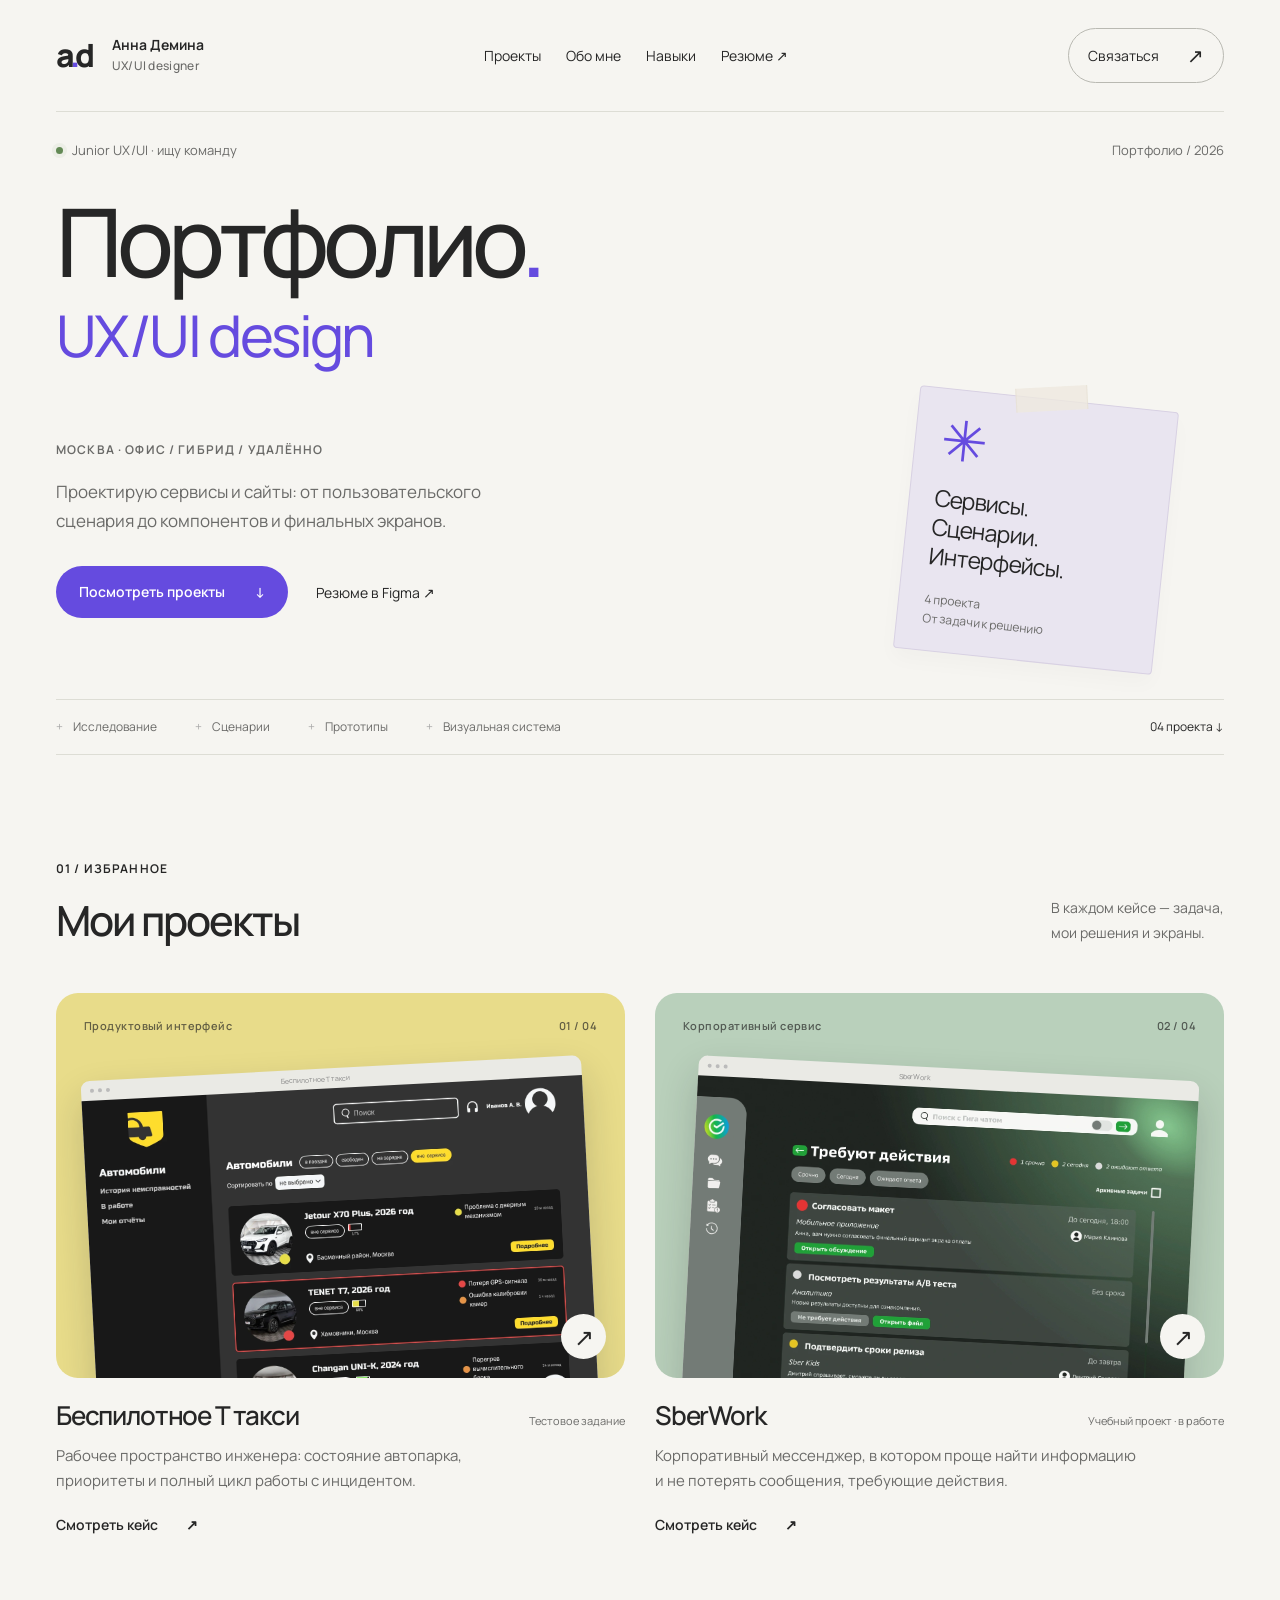
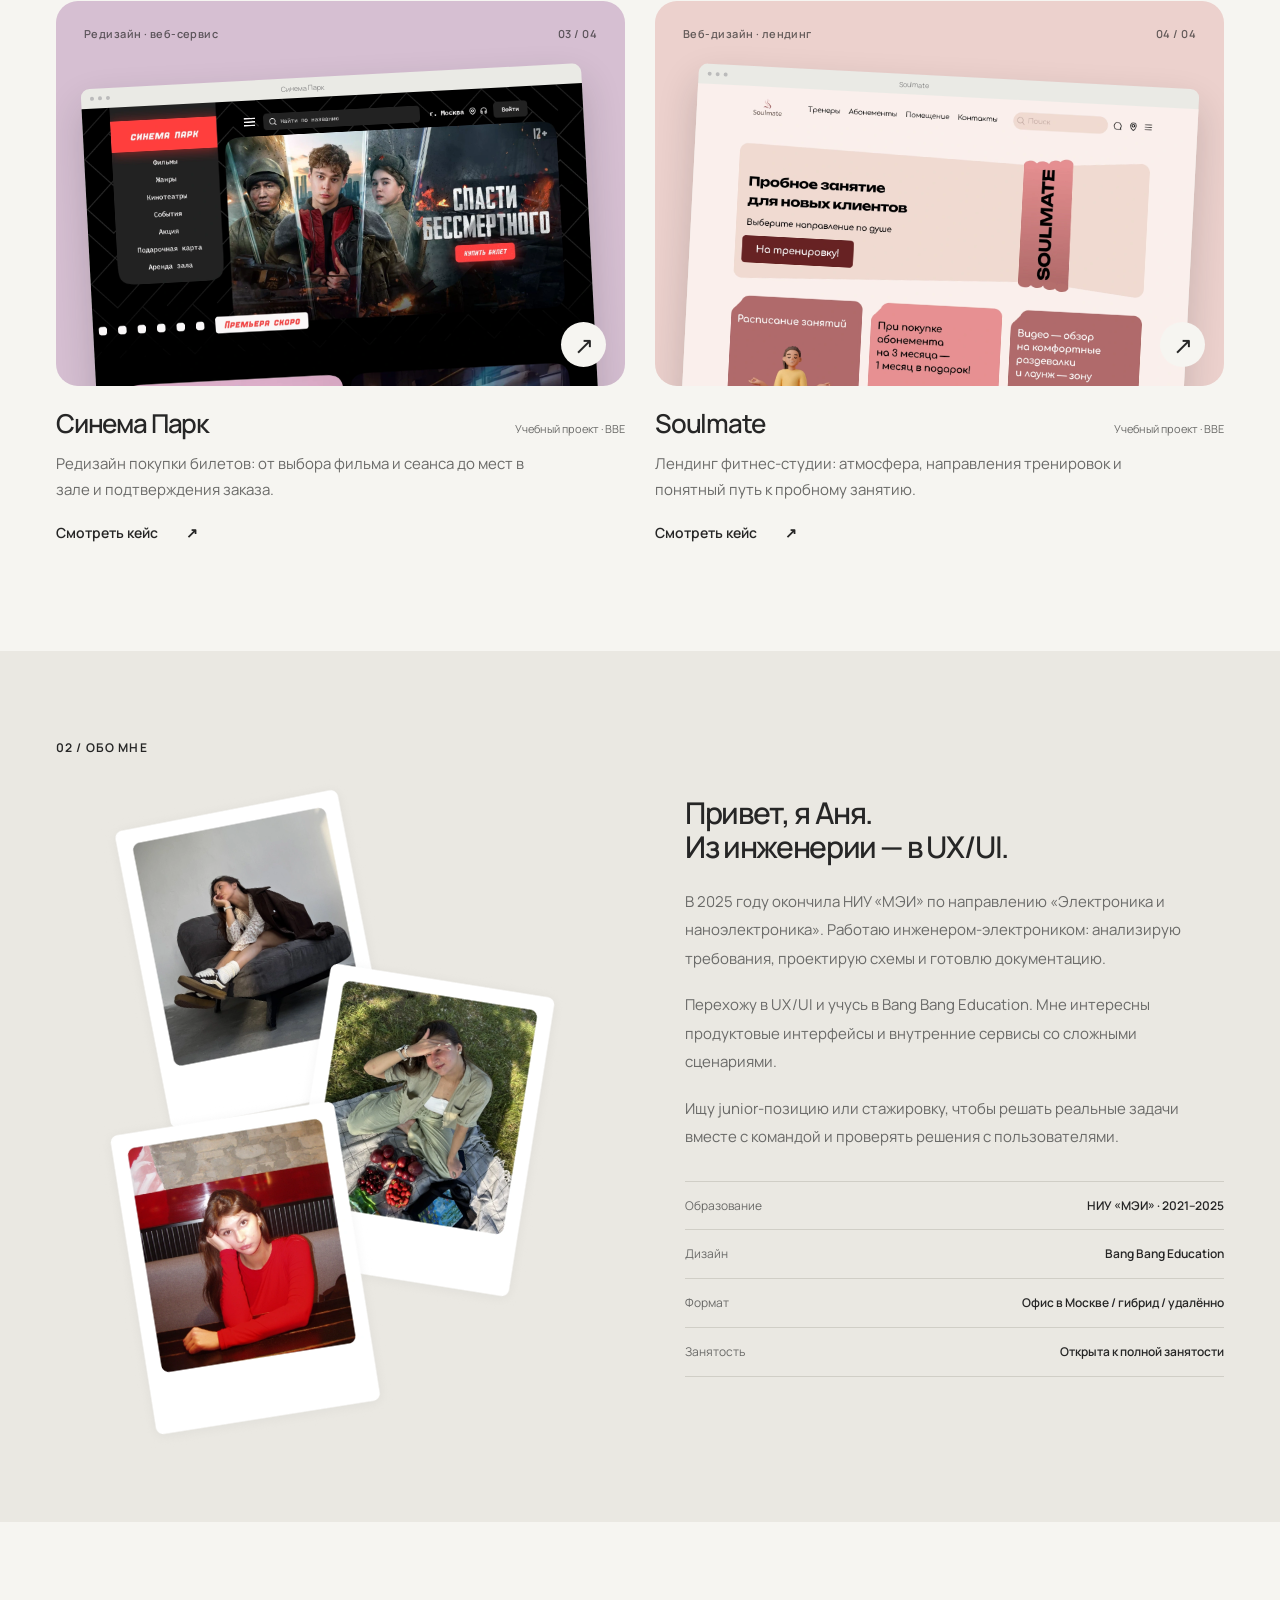
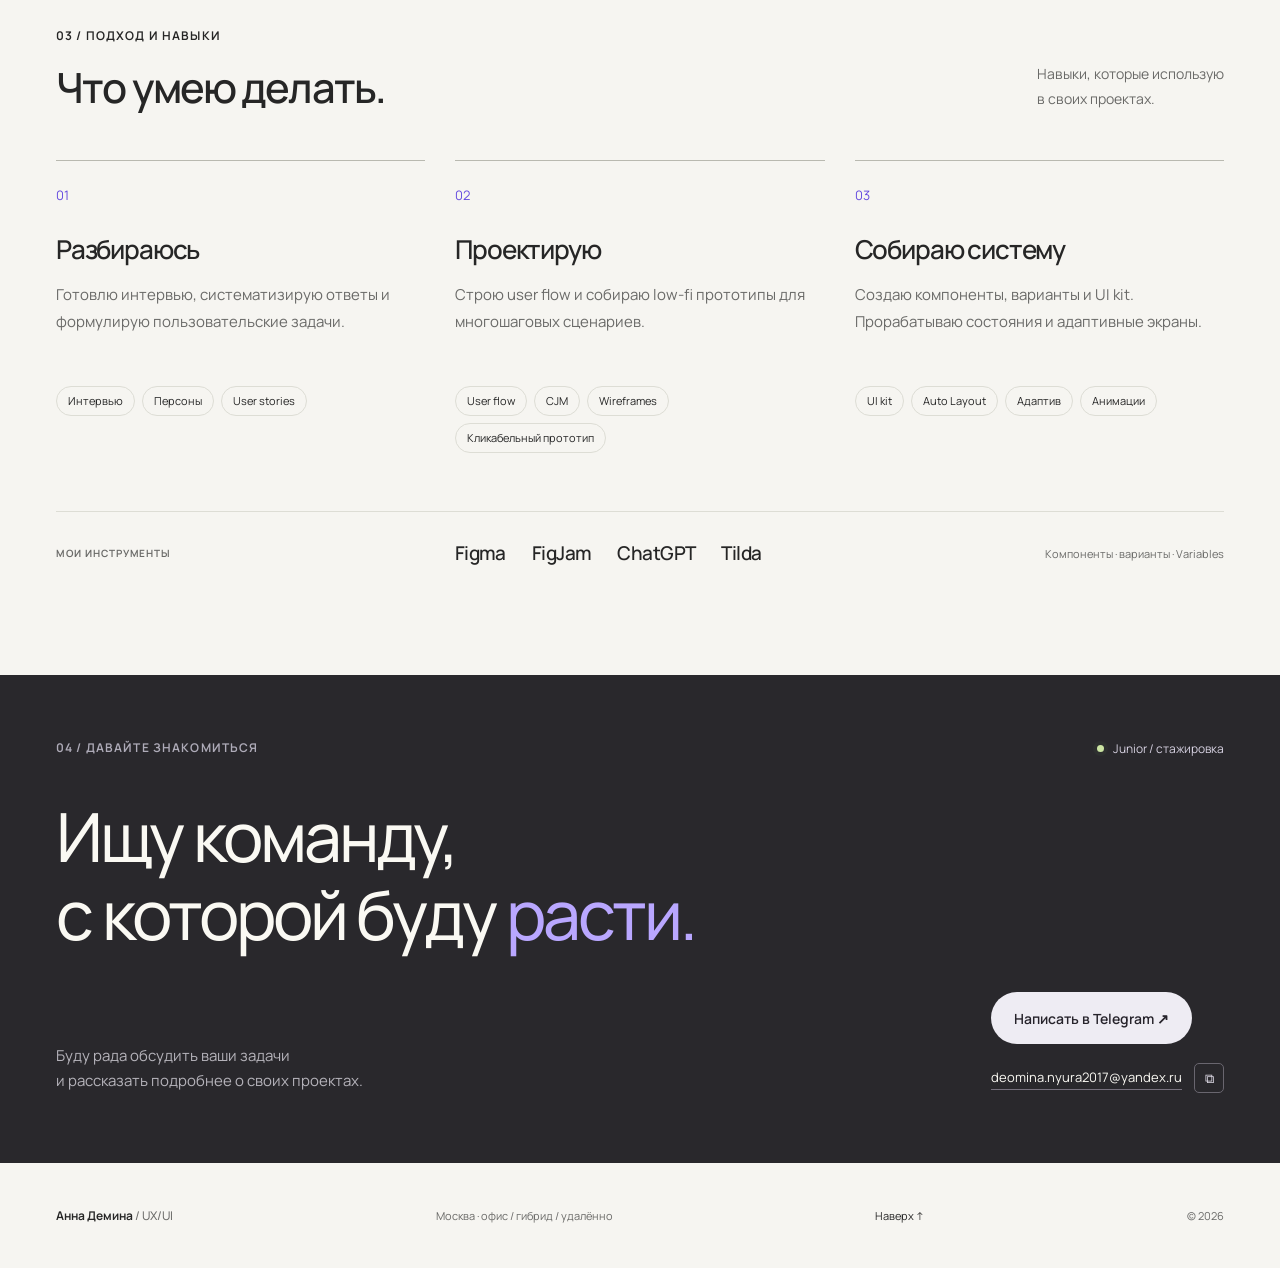
==== index.html @ bdc76d23 "Publish Anna Demina UX/UI portfolio" ====
<!doctype html><html lang="ru"><head><meta charset="utf-8"><meta name="viewport" content="width=device-width, initial-scale=1"><meta name="theme-color" content="#f6f5f1"><title>Анна Демина — UX/UI-дизайнер</title><meta name="description" content="UX/UI-дизайнер с инженерным бэкграундом. Четыре проекта: от исследований и сценариев до интерфейсов."><meta property="og:title" content="Анна Демина — UX/UI-дизайнер"><meta property="og:description" content="UX/UI-дизайнер с инженерным бэкграундом. Четыре проекта: от исследований и сценариев до интерфейсов."><meta property="og:type" content="website"><link rel="canonical" href="https://anna-demina-ux-portfolio.astutetuna3.chatgpt.site/"><link rel="icon" href="data:image/svg+xml,%3Csvg xmlns='http://www.w3.org/2000/svg' viewBox='0 0 64 64'%3E%3Crect width='64' height='64' rx='18' fill='%23624ae3'/%3E%3Cpath d='M14 46 27 18h10l13 28H39l-3-7H26l-3 7zm15-15h5l-2.5-7z' fill='white'/%3E%3C/svg%3E"><link rel="stylesheet" href="/style.css"><script defer src="/app.js"></script></head><body><a class="skip" href="#main">К содержимому</a><header class="header wrap"><a class="brand" href="/" aria-label="Анна Демина — главная"><span class="monogram">a<span>.</span>d</span><span>Анна Демина<br><small>UX/UI designer</small></span></a><nav aria-label="Основная навигация"><a href="/#projects">Проекты</a><a href="/#about">Обо мне</a><a href="/#approach">Навыки</a><a href="https://www.figma.com/design/4U0lfXwDxFG37I7NPAC4gi/?node-id=2159-189" target="_blank" rel="noopener noreferrer">Резюме ↗</a></nav><a class="header-contact" href="/#contact">Связаться <span aria-hidden="true">↗</span></a></header>
<main id="main"><section class="hero wrap" id="top"><div class="hero-meta"><span class="availability"><i></i>Junior UX/UI · ищу команду</span><span>Портфолио / 2026</span></div><h1>Портфолио<span class="hero-dot">.</span></h1><p class="hero-discipline">UX/UI design</p><div class="hero-bottom"><div class="hero-statement"><span class="eyebrow">МОСКВА · ОФИС / ГИБРИД / УДАЛЁННО</span><p>Проектирую сервисы и сайты: от пользовательского<br class="desktop-br"> сценария до компонентов и финальных экранов.</p><div class="hero-actions"><a class="button primary" href="#projects">Посмотреть проекты <span>↓</span></a><a class="quiet-link" href="https://www.figma.com/design/4U0lfXwDxFG37I7NPAC4gi/?node-id=2159-189" target="_blank" rel="noopener noreferrer">Резюме в Figma ↗</a></div></div><div class="hero-note"><span class="cross" aria-hidden="true">✳</span><p>Сервисы.<br>Сценарии.<br>Интерфейсы.</p><span class="note-foot">4 проекта<br>От задачи к решению</span></div></div><div class="hero-line"><span>Исследование</span><span>Сценарии</span><span>Прототипы</span><span>Визуальная система</span><span class="hero-index">04 проекта ↓</span></div></section>
<section class="section wrap projects" id="projects"><div class="section-heading"><div><span class="eyebrow">01 / ИЗБРАННОЕ</span><h2>Мои проекты</h2></div><p>В каждом кейсе — задача,<br>мои решения и экраны.</p></div><div class="project-grid"><a class="project-card taxi" href="/taxi.html"><div class="project-art" style="--project:#e8dc8a"><div class="art-label"><span>Продуктовый интерфейс</span><span>01 / 04</span></div><div class="browser"><div class="browser-bar"><i></i><i></i><i></i><span>Беспилотное Т такси</span></div><img src="/taxi.webp" alt="Беспилотное Т такси — макет интерфейса" loading="lazy" width="1440" height="1024"></div><span class="round-arrow" aria-hidden="true">↗</span></div><div class="card-title"><h3>Беспилотное Т такси</h3><span>Тестовое задание</span></div><p>Рабочее пространство инженера: состояние автопарка, приоритеты и полный цикл работы с инцидентом.</p><span class="text-link">Смотреть кейс <span aria-hidden="true">↗</span></span></a><a class="project-card sberwork" href="/sberwork.html"><div class="project-art" style="--project:#b9d0bb"><div class="art-label"><span>Корпоративный сервис</span><span>02 / 04</span></div><div class="browser"><div class="browser-bar"><i></i><i></i><i></i><span>SberWork</span></div><img src="/sber-actions.webp" alt="SberWork — макет интерфейса" loading="lazy" width="1440" height="1024"></div><span class="round-arrow" aria-hidden="true">↗</span></div><div class="card-title"><h3>SberWork</h3><span>Учебный проект · в работе</span></div><p>Корпоративный мессенджер, в котором проще найти информацию и не потерять сообщения, требующие действия.</p><span class="text-link">Смотреть кейс <span aria-hidden="true">↗</span></span></a><a class="project-card cinema" href="/cinema.html"><div class="project-art" style="--project:#d6bfd2"><div class="art-label"><span>Редизайн · веб-сервис</span><span>03 / 04</span></div><div class="browser"><div class="browser-bar"><i></i><i></i><i></i><span>Синема Парк</span></div><img src="/cinema-cover.webp" alt="Синема Парк — макет интерфейса" loading="lazy" width="1440" height="1024"></div><span class="round-arrow" aria-hidden="true">↗</span></div><div class="card-title"><h3>Синема Парк</h3><span>Учебный проект · BBE</span></div><p>Редизайн покупки билетов: от выбора фильма и сеанса до мест в зале и подтверждения заказа.</p><span class="text-link">Смотреть кейс <span aria-hidden="true">↗</span></span></a><a class="project-card soulmate" href="/soulmate.html"><div class="project-art" style="--project:#ecd1cd"><div class="art-label"><span>Веб-дизайн · лендинг</span><span>04 / 04</span></div><div class="browser"><div class="browser-bar"><i></i><i></i><i></i><span>Soulmate</span></div><img src="/soulmate-cover.webp" alt="Soulmate — макет интерфейса" loading="lazy" width="1440" height="1024"></div><span class="round-arrow" aria-hidden="true">↗</span></div><div class="card-title"><h3>Soulmate</h3><span>Учебный проект · BBE</span></div><p>Лендинг фитнес-студии: атмосфера, направления тренировок и понятный путь к пробному занятию.</p><span class="text-link">Смотреть кейс <span aria-hidden="true">↗</span></span></a></div></section>
<section class="about-section" id="about"><div class="wrap about-grid"><div class="about-portraits"><span class="eyebrow">02 / ОБО МНЕ</span><div class="portrait-collage" role="group" aria-label="Три фотографии Анны"><figure class="portrait portrait-top"><img src="/anna-photo-2.webp" alt="Анна на диване в фотостудии" width="670" height="870" loading="lazy"></figure><figure class="portrait portrait-right"><img src="/anna-photo-3.webp" alt="Анна на пикнике" width="670" height="870" loading="lazy"></figure><figure class="portrait portrait-bottom"><img src="/anna-photo-1.webp" alt="Анна в красном свитере" width="670" height="870" loading="lazy"></figure></div></div><div class="about-copy"><h3>Привет, я Аня.<br>Из инженерии — в UX/UI.</h3><p>В 2025 году окончила НИУ «МЭИ» по направлению «Электроника и наноэлектроника». Работаю инженером-электроником: анализирую требования, проектирую схемы и готовлю документацию.</p><p>Перехожу в UX/UI и учусь в Bang Bang Education. Мне интересны продуктовые интерфейсы и внутренние сервисы со сложными сценариями.</p><p>Ищу junior-позицию или стажировку, чтобы решать реальные задачи вместе с командой и проверять решения с пользователями.</p><div class="about-facts"><div><span>Образование</span><strong>НИУ «МЭИ» · 2021–2025</strong></div><div><span>Дизайн</span><strong>Bang Bang Education</strong></div><div><span>Формат</span><strong>Офис в Москве / гибрид / удалённо</strong></div><div><span>Занятость</span><strong>Открыта к полной занятости</strong></div></div></div></div></section>
<section class="section wrap" id="approach"><div class="section-heading"><div><span class="eyebrow">03 / ПОДХОД И НАВЫКИ</span><h2>Что умею делать.</h2></div><p>Навыки, которые использую<br>в своих проектах.</p></div><div class="approach-grid"><article><span class="step-num">01</span><h3>Разбираюсь</h3><p>Готовлю интервью, систематизирую ответы и формулирую пользовательские задачи.</p><div class="tags"><span>Интервью</span><span>Персоны</span><span>User stories</span></div></article><article><span class="step-num">02</span><h3>Проектирую</h3><p>Строю user flow и собираю low-fi прототипы для многошаговых сценариев.</p><div class="tags"><span>User flow</span><span>CJM</span><span>Wireframes</span><span>Кликабельный прототип</span></div></article><article><span class="step-num">03</span><h3>Собираю систему</h3><p>Создаю компоненты, варианты и UI kit. Прорабатываю состояния и адаптивные экраны.</p><div class="tags"><span>UI kit</span><span>Auto Layout</span><span>Адаптив</span><span>Анимации</span></div></article></div><div class="tools-row"><span class="eyebrow">МОИ ИНСТРУМЕНТЫ</span><div><b>Figma</b><b>FigJam</b><b>ChatGPT</b><b>Tilda</b></div><span>Компоненты · варианты · Variables</span></div></section>
<section class="contact-section" id="contact"><div class="wrap"><div class="contact-top"><span class="eyebrow">04 / ДАВАЙТЕ ЗНАКОМИТЬСЯ</span><span class="availability"><i></i>Junior / стажировка</span></div><h2>Ищу команду,<br>с которой буду <em>расти.</em></h2><div class="contact-bottom"><p>Буду рада обсудить ваши задачи<br>и рассказать подробнее о своих проектах.</p><div class="contact-links"><a class="button light" href="https://t.me/riapocew" target="_blank" rel="noopener noreferrer">Написать в Telegram ↗</a><div class="email-row"><a href="mailto:deomina.nyura2017@yandex.ru">deomina.nyura2017@yandex.ru</a><button data-copy="deomina.nyura2017@yandex.ru" aria-label="Скопировать электронную почту" title="Скопировать почту">⧉</button></div></div></div></div></section></main><footer class="wrap footer"><a href="/" class="wordmark">Анна Демина<span> / UX/UI</span></a><p>Москва · офис / гибрид / удалённо</p><a href="#top">Наверх ↑</a><span>© 2026</span></footer><dialog class="lightbox" aria-label="Просмотр макета"><button class="close-lightbox" aria-label="Закрыть макет">Закрыть ×</button><img alt=""><p></p></dialog><div id="toast" class="toast" role="status" aria-live="polite"></div></body></html>
---- style.css ----
@import url('https://fonts.googleapis.com/css2?family=Manrope:wght@400;450;500;550;600;650;700;750;800&display=swap');
:root{--bg:#f6f5f1;--ink:#262626;--muted:#6a6a68;--line:#ddddd5;--purple:#654bdf;--soft:#ebe7f5;--radius:22px}*{box-sizing:border-box}html{scroll-behavior:smooth;scroll-padding-top:32px}body{margin:0;background:var(--bg);color:var(--ink);font-family:'Manrope',Arial,sans-serif;font-size:16px;line-height:1.65;-webkit-font-smoothing:antialiased}a{color:inherit;text-decoration:none}button{font:inherit;cursor:pointer}img{max-width:100%;display:block}button,a{-webkit-tap-highlight-color:transparent}a:focus-visible,button:focus-visible{outline:3px solid var(--purple);outline-offset:5px;border-radius:4px}h1,h2,h3,p{margin:0}h1,h2,h3{line-height:1.15;font-weight:550;letter-spacing:-.045em}p{color:var(--muted)}.wrap{max-width:1328px;width:calc(100% - 112px);margin-inline:auto}.header{height:112px;display:flex;align-items:center;justify-content:space-between;gap:30px;border-bottom:1px solid var(--line)}.brand{display:flex;align-items:center;gap:15px;font-size:14px;font-weight:650;line-height:1.45}.brand small{font-size:12px;font-weight:500;color:var(--muted);letter-spacing:.025em}.monogram{font-size:32px;letter-spacing:-.15em;font-weight:800;padding-right:6px}.monogram>span{color:var(--purple)}.header nav{display:flex;gap:34px;font-size:14px}.header nav a{transition:color .2s}.header nav a:hover,.quiet-link:hover{color:var(--purple)}.header-contact{font-size:14px;border:1px solid #b9b9b2;border-radius:30px;padding:10px 19px;display:flex;gap:28px;align-items:center;transition:background .2s}.header-contact:hover{background:var(--ink);color:white}.header-contact span{font-size:20px}.skip{position:fixed;top:-60px;left:20px;background:var(--ink);color:white;padding:10px 20px;z-index:100}.skip:focus{top:12px}.hero{padding-top:37px}.hero-meta{display:flex;align-items:center;justify-content:space-between;font-size:13px;color:var(--muted)}.availability{display:inline-flex;align-items:center;gap:9px;font-size:13px}.availability i{width:7px;height:7px;background:#638955;border-radius:50%;box-shadow:0 0 0 4px #63895512}.hero h1{font-size:clamp(62px,8.5vw,122px);font-weight:500;letter-spacing:-.065em;line-height:1.1;margin-top:37px}.hero-dot,.purple{color:var(--purple)}.hero-bottom{display:flex;align-items:center;justify-content:space-between;gap:60px;padding:48px 0 62px}.eyebrow{display:block;font-size:12px;font-weight:650;letter-spacing:.095em;line-height:1.5}.hero-statement .eyebrow{color:var(--muted);margin-bottom:19px}.hero-statement h2{font-size:clamp(32px,3.7vw,52px);font-weight:500;line-height:1.15}.hero-statement h2 span{color:var(--purple)}.hero-statement>p{margin-top:22px;font-size:17px;line-height:1.7}.hero-actions{display:flex;align-items:center;gap:28px;margin-top:30px}.button{min-height:52px;padding:14px 23px;display:inline-flex;justify-content:center;align-items:center;gap:30px;border-radius:30px;font-size:14px;font-weight:600;line-height:1.4;transition:transform .2s,background .2s}.button:hover{transform:translateY(-2px)}.primary{background:var(--purple);color:white}.primary:hover{background:#5136c8}.quiet-link{font-size:14px}.hero-note{position:relative;width:260px;min-width:240px;padding:26px 25px;background:#e9e5f0;transform:rotate(6deg);border:1px solid #d8d1e3;border-radius:4px;box-shadow:0 10px 20px #29202006;margin-right:58px}.hero-note:before{content:'';width:70px;height:24px;background:#eee9dfc4;position:absolute;top:-13px;left:95px;transform:rotate(-9deg);border-inline:1px solid #ddd4c65c}.cross{font-size:78px;line-height:1;color:var(--purple);display:block;font-weight:400;margin-bottom:26px}.hero-note p{color:var(--ink);font-size:24px;line-height:1.25;letter-spacing:-.04em}.note-foot{display:block;font-size:12px;margin-top:26px;color:var(--muted);line-height:1.6}.hero-line{display:flex;gap:38px;border-top:1px solid var(--line);border-bottom:1px solid var(--line);padding:17px 0;color:var(--muted);font-size:12px}.hero-line>span:not(:last-child):before{content:'+';margin-right:10px;color:#aaa}.hero-line .hero-index{margin-left:auto;color:var(--ink)}.section{padding-top:105px;padding-bottom:105px}.section-heading{display:flex;justify-content:space-between;align-items:flex-end;gap:60px;margin-bottom:48px}.section-heading h2{font-size:clamp(32px,3.25vw,46px);margin-top:19px;line-height:1.15}.section-heading>p{font-size:14px;line-height:1.8;max-width:350px}.project-grid{display:grid;grid-template-columns:1fr 1fr;gap:64px 30px}.project-card{min-width:0;display:block}.project-art{height:385px;position:relative;overflow:hidden;background:var(--project);border-radius:var(--radius);padding:24px 28px 0}.art-label{display:flex;justify-content:space-between;font-size:11px;letter-spacing:.04em;font-weight:600;color:#202020aa}.browser{position:absolute;width:88%;top:75px;left:6%;background:#eaeae5;border-radius:9px 9px 0 0;box-shadow:0 18px 38px #18182230;transform:rotate(-3deg);transition:transform .4s}.project-card:nth-child(2n) .browser{transform:rotate(3deg)}.project-card:hover .browser{transform:rotate(0deg) translateY(-8px)}.browser-bar{height:20px;display:flex;align-items:center;gap:4px;padding:0 9px;position:relative}.browser-bar i{width:4px;height:4px;border-radius:50%;background:#bbb}.browser-bar span{font-size:7px;color:#888;position:absolute;left:40%;line-height:1}.browser img{width:100%;height:auto;aspect-ratio:1.406;object-fit:cover;object-position:top}.round-arrow{position:absolute;bottom:19px;right:19px;width:45px;height:45px;background:var(--bg);border-radius:50%;display:grid;place-items:center;font-size:24px;transition:background .2s,color .2s}.project-card:hover .round-arrow{background:var(--ink);color:white}.card-title{display:flex;align-items:baseline;justify-content:space-between;gap:15px;margin-top:23px}.card-title h3{font-size:26px}.card-title>span{font-size:11px;color:var(--muted);text-align:right}.project-card>p{font-size:15px;line-height:1.7;margin-top:12px;max-width:490px}.text-link{font-size:14px;font-weight:600;display:inline-flex;gap:28px;align-items:center}.project-card>.text-link{margin-top:19px}.text-link:hover{color:var(--purple)}.about-section{background:#eae8e2;padding:88px 0}.about-grid{display:grid;grid-template-columns:1fr 1fr;gap:90px}.about-grid h2{font-size:clamp(35px,4vw,55px);margin-top:24px}.about-grid h2 em{font-style:normal;color:var(--purple)}.about-mark{margin-top:49px;position:relative;width:250px;height:148px;display:flex;align-items:center;justify-content:center;isolation:isolate}.about-mark:before,.about-mark:after{content:'';position:absolute;top:0;width:130px;height:130px;border:1px solid #aaa597;border-radius:50%;z-index:-1}.about-mark:before{left:7px}.about-mark:after{right:7px;border-color:var(--purple);background:#654bdf09}.about-mark>span{font-size:50px;width:90px;text-align:center;line-height:1}.about-mark>span:nth-child(2){color:var(--purple)}.about-mark i{position:absolute;bottom:-18px;left:10px;font-size:9px;letter-spacing:.14em;font-style:normal}.about-copy h3{font-size:30px;margin-bottom:23px}.about-copy>p{font-size:15px;line-height:1.9;margin-bottom:18px}.about-facts{margin-top:29px;border-top:1px solid #d0cec6}.about-facts>div{display:flex;justify-content:space-between;gap:15px;padding:14px 0;border-bottom:1px solid #d0cec6;font-size:12px}.about-facts span{color:var(--muted)}.about-facts strong{font-weight:600;text-align:right}.approach-grid{display:grid;grid-template-columns:repeat(3,1fr);gap:30px}.approach-grid article{border-top:1px solid #b9b9b0;padding-top:20px}.step-num{font-size:13px;color:var(--purple)}.approach-grid h3{font-size:26px;margin-top:28px}.approach-grid p{font-size:15px;line-height:1.8;margin-top:16px;min-height:108px}.tags{display:flex;flex-wrap:wrap;gap:7px;margin-top:25px}.tags span{font-size:11px;padding:5px 11px;border:1px solid var(--line);border-radius:30px}.tools-row{margin-top:58px;padding-top:26px;border-top:1px solid var(--line);display:flex;align-items:center;gap:35px;justify-content:space-between}.tools-row .eyebrow{font-size:10px;color:var(--muted)}.tools-row>div{display:flex;gap:26px}.tools-row b{font-weight:550;font-size:19px;letter-spacing:-.03em}.tools-row>span:last-child{color:var(--muted);font-size:11px}.contact-section{background:#29282c;color:#faf9f3;padding:64px 0 70px}.contact-top{display:flex;justify-content:space-between;gap:20px}.contact-top .eyebrow{color:#aeabb8}.contact-top .availability{font-size:12px;color:#d6d1e1}.contact-top .availability i{background:#cce5a3}.contact-section h2{font-size:clamp(42px,5.3vw,72px);margin:39px 0 39px;font-weight:450}.contact-section em{font-style:normal;color:#b9a7ff}.contact-bottom{display:flex;justify-content:space-between;gap:30px;align-items:flex-end}.contact-bottom p{color:#b5b3ba;font-size:15px}.contact-links{display:flex;flex-direction:column;gap:19px;align-items:flex-start}.light{background:#eeecf3;color:#26232b}.email-row{display:flex;align-items:center;gap:12px;flex-wrap:wrap;font-size:13px}.email-row button{color:#e7e3ef;background:transparent;border:1px solid #69666f;border-radius:5px;width:30px;height:30px}.email-row a{border-bottom:1px solid #77717e}.footer{display:flex;align-items:center;justify-content:space-between;gap:20px;min-height:105px;font-size:12px}.wordmark{font-weight:650}.wordmark span{font-weight:450;color:var(--muted)}.footer p{font-size:11px}.footer>span{font-size:11px;color:var(--muted)}.footer>a:nth-last-child(2){font-size:11px}.case-nav{display:flex;align-items:center;justify-content:space-between;gap:30px;padding-top:27px;font-size:12px}.case-nav>a{color:var(--muted);white-space:nowrap}.case-nav nav{display:flex;gap:6px;flex-wrap:wrap}.case-nav nav a{padding:7px 13px;border-radius:30px;white-space:nowrap}.case-nav nav a[aria-current]{background:var(--ink);color:white}.case-nav nav a:hover{background:var(--soft);color:var(--ink)}.case-hero{padding-top:64px}.case-hero>.eyebrow{color:var(--muted)}.case-hero h1{font-size:clamp(45px,6.5vw,86px);margin-top:24px}.case-intro{display:grid;grid-template-columns:1fr 1fr;gap:75px;margin-top:30px}.case-intro h2{font-size:30px;font-weight:500;max-width:520px;line-height:1.2}.case-intro p{font-size:15px;line-height:1.8}.case-facts{display:flex;align-items:flex-end;gap:55px;margin-top:43px;margin-bottom:35px;border-top:1px solid var(--line);padding-top:23px}.case-facts>div{display:flex;flex-direction:column;gap:5px;font-size:13px}.case-facts span{color:var(--muted);font-size:11px}.case-facts strong{font-weight:550}.case-facts>a{margin-left:auto;font-size:12px}.case-cover{background:var(--project);border-radius:22px;padding:55px 12% 0;height:530px;overflow:hidden}.case-cover img{width:100%;height:auto;box-shadow:0 8px 60px #0003;border-radius:7px 7px 0 0}.case-layout{display:grid;grid-template-columns:220px minmax(0,1fr);gap:50px;padding-top:76px}.case-aside{position:sticky;top:36px;align-self:start;display:flex;flex-direction:column;gap:14px;font-size:12px}.case-aside .eyebrow{font-size:10px;margin-bottom:9px;color:var(--muted)}.case-aside a:hover{color:var(--purple)}.case-content>section{padding-bottom:70px;scroll-margin-top:32px}.case-content .eyebrow{font-size:11px;color:var(--purple)}.case-content h2{font-size:36px;margin-top:16px;margin-bottom:24px}.case-content .large-copy{font-size:19px;line-height:1.8;color:#484846}.goal{padding:26px 30px;border-left:3px solid var(--purple);background:#eeebf3;margin-top:30px}.goal>span{font-size:11px;color:var(--purple);font-weight:650}.goal p{font-size:18px;line-height:1.7;color:var(--ink);margin-top:9px}.process-step{display:flex;gap:26px;border-top:1px solid var(--line);padding:25px 0}.process-step>span{font-size:13px;color:var(--purple);min-width:22px}.process-step h3{font-size:22px;line-height:1.3}.process-step p{margin-top:12px;font-size:15px;line-height:1.85}.flow{background:#ebeae4;border-radius:15px;padding:27px;margin-top:12px}.flow ol{display:flex;gap:25px;padding:0;list-style:none;margin-top:22px;margin-bottom:0;flex-wrap:wrap}.flow li{font-size:12px;position:relative;flex:1;min-width:80px;line-height:1.5}.flow li:not(:last-child):after{content:'→';position:absolute;right:-17px;top:0;color:#98988c}.solutions{display:flex;flex-direction:column}.solutions article{padding:25px 0;border-top:1px solid var(--line);display:grid;grid-template-columns:30px 1fr;gap:9px 14px}.solution-index{font-size:12px;color:var(--purple)}.solutions h3{font-size:23px;line-height:1.3}.solutions p{grid-column:2;font-size:15px;line-height:1.85}.screen-gallery{margin-top:30px}.screen-gallery figure{margin:0 0 37px}.image-button{display:block;width:100%;border:0;border-radius:14px;background:#e7e5df;padding:22px;position:relative;overflow:hidden;max-height:600px}.image-button img{width:100%;height:auto;object-position:top;border-radius:3px}.image-button>span{position:absolute;bottom:16px;right:16px;background:var(--ink);color:white;border-radius:24px;padding:9px 16px;font-size:12px;box-shadow:0 3px 10px #0002}.image-button:hover>span{background:var(--purple)}figcaption{display:flex;justify-content:space-between;gap:20px;margin-top:15px;align-items:baseline}figcaption strong{font-size:13px;font-weight:600}figcaption span{font-size:12px;color:var(--muted);text-align:right;max-width:65%}.outline{border:1px solid #b4b4ab}.project-note{font-size:13px;padding-top:15px}.next-check{margin-top:26px;padding:25px 0 0;border-top:1px solid var(--line)}.next-check h3{font-size:21px}.next-check p{font-size:15px;line-height:1.8;margin-top:13px}.next-project{padding:49px 0 50px;border-top:1px solid #aaa89e}.next-project>a{display:flex;justify-content:space-between;align-items:center;gap:30px;margin-top:20px}.next-project h2{font-size:clamp(35px,4.5vw,60px)}.next-project>a>span{font-size:48px;color:var(--purple)}.next-project p{margin-top:18px;max-width:600px;font-size:14px}.next-project>a:hover h2{color:var(--purple)}.case-contact{padding:25px 0;border-top:1px solid var(--line);border-bottom:1px solid var(--line);display:flex;justify-content:space-between;gap:20px;font-size:14px}.case-contact a{color:var(--purple);font-weight:600}.lightbox{padding:70px 24px 24px;border:none;background:#ebe9e3;width:min(1400px,96vw);max-width:96vw;max-height:94vh;border-radius:10px;overscroll-behavior:contain}.lightbox::backdrop{background:#18171be6;backdrop-filter:blur(7px)}.lightbox>img{width:100%;height:auto}.lightbox>p{font-size:14px;padding-top:16px}.close-lightbox{position:fixed;top:5vh;right:5vw;background:#fff;border:1px solid #999;border-radius:25px;padding:10px 18px;z-index:1;font-size:14px}.toast{position:fixed;bottom:22px;left:50%;transform:translate(-50%,20px);background:var(--ink);color:white;padding:12px 25px;border-radius:30px;font-size:14px;opacity:0;pointer-events:none;transition:.25s;z-index:100}.toast.show{opacity:1;transform:translate(-50%,0)}
@media(min-width:1500px){.hero h1{font-size:132px}.hero-bottom{padding-block:52px 72px}.project-art{height:410px}}
@media(max-width:1100px){.wrap{width:calc(100% - 64px)}.hero-note{margin-right:20px;width:235px;min-width:215px}.hero h1{font-size:9vw}.hero-line{gap:21px}.project-art{height:300px}.card-title{display:block}.card-title>span{display:block;margin-top:8px;text-align:left}.about-grid{gap:50px}.tools-row>span:last-child{display:none}.case-layout{grid-template-columns:160px minmax(0,1fr);gap:30px}.case-cover{height:450px}.case-nav{align-items:flex-start}.case-nav nav{justify-content:flex-end}.case-facts{gap:25px}}
@media(max-width:760px){.wrap{width:calc(100% - 40px)}.header{height:85px;gap:14px}.header nav{display:none}.header-contact{padding:7px 14px;gap:13px;font-size:12px}.brand{font-size:12px;gap:10px}.brand small{font-size:10px}.monogram{font-size:28px}.hero{padding-top:27px}.hero-meta{font-size:10px;gap:12px}.availability{font-size:11px}.hero h1{font-size:clamp(44px,10.8vw,76px);margin-top:28px}.hero-bottom{padding-top:30px;padding-bottom:35px;gap:30px;align-items:flex-start}.hero-statement h2{font-size:32px}.hero-statement .eyebrow{font-size:10px}.hero-statement>p{font-size:14px}.hero-note{display:none}.hero-actions{gap:20px;flex-wrap:wrap;margin-top:24px}.button{font-size:12px;min-height:48px;padding:12px 19px;gap:22px}.quiet-link{font-size:12px}.hero-line{gap:15px;flex-wrap:wrap;font-size:10px;padding-block:14px}.hero-line .hero-index{display:none}.hero-line>span:not(:last-child):before{margin-right:5px}.section{padding-block:65px}.section-heading{display:block;margin-bottom:32px}.section-heading h2{font-size:32px}.section-heading>p{margin-top:20px;font-size:13px}.section-heading>p br{display:none}.eyebrow{font-size:10px}.project-grid{grid-template-columns:1fr;gap:38px}.project-art{height:320px;padding:21px}.browser{top:65px}.card-title{display:flex;flex-wrap:wrap;gap:5px 14px;margin-top:19px}.card-title h3{font-size:24px}.card-title>span{font-size:10px;margin-top:0}.project-card>p{font-size:14px;margin-top:10px}.project-card>.text-link{margin-top:13px;font-size:12px}.about-section{padding-block:57px}.about-grid{grid-template-columns:1fr;gap:38px}.about-grid h2{font-size:38px;margin-top:20px}.about-grid h2 br:nth-child(2){display:none}.about-mark{display:none}.about-copy h3{font-size:27px}.about-copy>p{font-size:14px}.about-facts>div{font-size:11px}.approach-grid{grid-template-columns:1fr;gap:29px}.approach-grid article{display:grid;grid-template-columns:28px 1fr;gap:14px}.approach-grid h3{font-size:25px;margin-top:0}.approach-grid p{grid-column:2;margin-top:0;min-height:0;font-size:14px}.tags{grid-column:2;margin-top:0}.tools-row{margin-top:36px;align-items:flex-start;flex-direction:column;gap:17px}.tools-row>div{gap:22px}.tools-row b{font-size:18px}.contact-section{padding:40px 0 46px}.contact-top{flex-wrap:wrap}.contact-top .eyebrow{font-size:9px}.contact-top .availability{font-size:10px}.contact-section h2{font-size:41px;margin-block:33px}.contact-bottom{display:block}.contact-bottom p{font-size:14px;margin-bottom:26px}.email-row{font-size:12px;gap:9px}.footer{padding-block:23px;flex-wrap:wrap;gap:13px;min-height:110px}.footer .wordmark{width:65%}.footer p{order:3;width:65%;font-size:10px}.footer>span{order:4}.footer>a:nth-last-child(2){margin-left:auto}.case-nav{display:block;padding-top:19px}.case-nav nav{justify-content:flex-start;gap:6px;margin-top:17px}.case-nav nav a{font-size:10px;padding:6px 10px;border:1px solid var(--line)}.case-nav>a{font-size:11px}.case-hero{padding-top:32px}.case-hero h1{font-size:44px;margin-top:20px;overflow-wrap:anywhere}.case-intro{grid-template-columns:1fr;gap:17px;margin-top:23px}.case-intro h2{font-size:26px}.case-intro p{font-size:14px}.case-facts{flex-wrap:wrap;gap:20px;margin-top:25px;margin-bottom:25px}.case-facts>div{font-size:11px}.case-facts span{font-size:10px}.case-facts>a{margin-left:0;font-size:11px}.case-cover{height:280px;padding:28px 7% 0;border-radius:14px}.case-layout{display:block;padding-top:35px}.case-aside{position:static;flex-direction:row;flex-wrap:wrap;gap:7px 17px;padding-bottom:32px;font-size:10px}.case-aside .eyebrow{display:none}.case-content h2{font-size:30px;margin-bottom:21px}.case-content .large-copy{font-size:17px;line-height:1.75}.case-content>section{padding-bottom:48px}.goal{padding:20px}.goal p{font-size:16px}.process-step{gap:17px;padding:22px 0}.process-step h3{font-size:21px}.process-step p{font-size:14px}.flow{padding:23px}.flow ol{flex-direction:column;gap:21px}.flow li{font-size:13px}.flow li:not(:last-child):after{content:'↓';left:0;top:22px;right:auto;font-size:12px}.solutions h3{font-size:21px}.solutions p{font-size:14px}.image-button{padding:12px;max-height:470px}.image-button>span{font-size:10px;right:12px;bottom:12px}.case-content #screens>p{font-size:14px}figcaption{display:block}figcaption span{display:block;max-width:100%;text-align:left;margin-top:5px;font-size:11px}.next-project{padding-block:32px}.next-project h2{font-size:32px}.next-project>a>span{font-size:36px}.next-project p{font-size:13px}.case-contact{display:block;font-size:13px}.case-contact a{display:block;margin-top:10px}.lightbox{padding:62px 8px 12px;width:98vw;max-width:98vw}.close-lightbox{right:5vw;top:4vh}.toast{font-size:12px;width:max-content;max-width:90vw}}
@media(prefers-reduced-motion:reduce){html{scroll-behavior:auto}*,*:before,*:after{transition:none!important;animation:none!important}}
/* Recruiter review: tighter hero and evidence-led cases */
.hero{padding-top:28px}.hero h1{font-size:clamp(58px,7.4vw,106px);margin-top:28px}.hero-bottom{padding-top:30px;padding-bottom:38px}.hero-statement h2{font-size:clamp(32px,3.3vw,46px)}.hero-statement>p{margin-top:17px}.hero-note{padding:22px 25px}.cross{font-size:56px;margin-bottom:17px}.hero-note p{font-size:23px}.note-foot{margin-top:20px}.approach-grid p{min-height:80px}.header nav{gap:25px}.evidence{padding:29px 0 35px;border-top:1px solid var(--line)}.evidence-source{display:block;font-size:10px;text-transform:uppercase;letter-spacing:.06em;color:var(--purple);line-height:1.6;margin-bottom:10px}.evidence h3{font-size:25px;line-height:1.25;margin-bottom:14px}.evidence p{font-size:15px;line-height:1.8;margin-top:10px}.evidence b{font-weight:650;color:var(--ink)}.evidence-image{margin-top:22px;display:block;width:100%;position:relative;padding:18px;border:0;border-radius:14px;background:#e6e5df;overflow:hidden;max-height:470px}.evidence-image img{width:100%;height:auto}.evidence-image>span{position:absolute;bottom:15px;right:15px;background:var(--ink);color:white;padding:8px 15px;border-radius:30px;font-size:12px}.evidence-image:hover>span{background:var(--purple)}.evidence-image[data-zoom*="sber-search"]{max-width:470px;margin-inline:auto;max-height:550px}.process-details,.screen-details{border-block:1px solid var(--line)}details>summary{list-style:none;cursor:pointer;padding:22px 32px 22px 0;position:relative}details>summary::-webkit-details-marker{display:none}details>summary>span{display:block;font-size:10px;text-transform:uppercase;letter-spacing:.08em;color:var(--purple)}details>summary>strong{display:block;font-size:22px;font-weight:500;letter-spacing:-.025em;margin-top:7px}details>summary>i{position:absolute;right:3px;top:28px;font-style:normal;font-size:26px;color:var(--purple)}details[open]>summary>i{transform:rotate(45deg)}details>summary:focus-visible{outline:3px solid var(--purple);outline-offset:4px}details .button{margin-bottom:24px}.case-content>section.compact-section{padding-bottom:30px}.flow-comparison{padding:27px;background:#ece9f1;border-radius:15px;margin-bottom:30px}.flow-comparison h3{font-size:25px;margin-bottom:15px}.flow-comparison p{font-size:15px}.flow-comparison>div{margin-top:23px}.flow-comparison>div>span{font-size:12px;font-weight:650}.flow-comparison ol{list-style:none;display:flex;flex-wrap:wrap;gap:9px;padding:0;margin:10px 0 0}.flow-comparison li{padding:7px 11px;border:1px solid #ccc6d7;border-radius:7px;font-size:11px;background:#f7f6fa}.flow-new li:first-child{background:var(--purple);color:white;border-color:var(--purple)}.flow-comparison small{display:block;margin-top:20px;color:var(--muted);font-size:11px}.case-content #result{padding-top:22px}
@media(max-width:760px){.hero h1{font-size:clamp(44px,10.8vw,76px)}.hero-bottom{padding-block:25px 30px}.hero-statement h2{font-size:32px}.evidence{padding-block:23px}.evidence h3{font-size:22px}.evidence p{font-size:14px}.evidence-image{padding:10px;max-height:400px}.evidence-image>span{font-size:10px}.evidence-source{font-size:9px}.evidence-image[data-zoom*="sber-search"]{max-height:450px}.flow-comparison{padding:20px}.flow-comparison h3{font-size:22px}.flow-comparison p{font-size:14px}details>summary>strong{font-size:20px}.approach-grid p{min-height:0}}
/* Personal photographs: composition from Figma's «пример» group. */
.about-grid{align-items:center}.about-portraits{min-width:0}.portrait-collage{position:relative;width:min(100%,460px);aspect-ratio:7/10;margin:20px auto 0;isolation:isolate}.portrait{position:absolute;width:55%;margin:0;transform:translate(0,0) rotate(var(--tilt));transition:transform .4s cubic-bezier(.2,.65,.3,1);transform-origin:center}.portrait img{width:100%;height:auto;display:block}.portrait-top{left:7%;top:3%;--tilt:-11deg;z-index:1}.portrait-right{left:43%;top:29%;--tilt:9deg;z-index:2}.portrait-bottom{left:5%;top:50%;--tilt:-9deg;z-index:3}
.portrait:hover{transform:translateY(-8px) rotate(0deg);z-index:4}
@media(max-width:1100px){.about-grid{gap:46px}.portrait-collage{width:min(100%,410px)}}
@media(max-width:760px){.about-grid{gap:30px}.portrait-collage{width:min(100%,330px);margin-top:22px}.about-portraits{padding-inline:5px}.about-copy h3{margin-top:0}}

.hero .hero-discipline{font-size:clamp(30px,4.5vw,60px);line-height:1.15;font-weight:450;letter-spacing:-.045em;color:var(--purple);margin-top:8px}
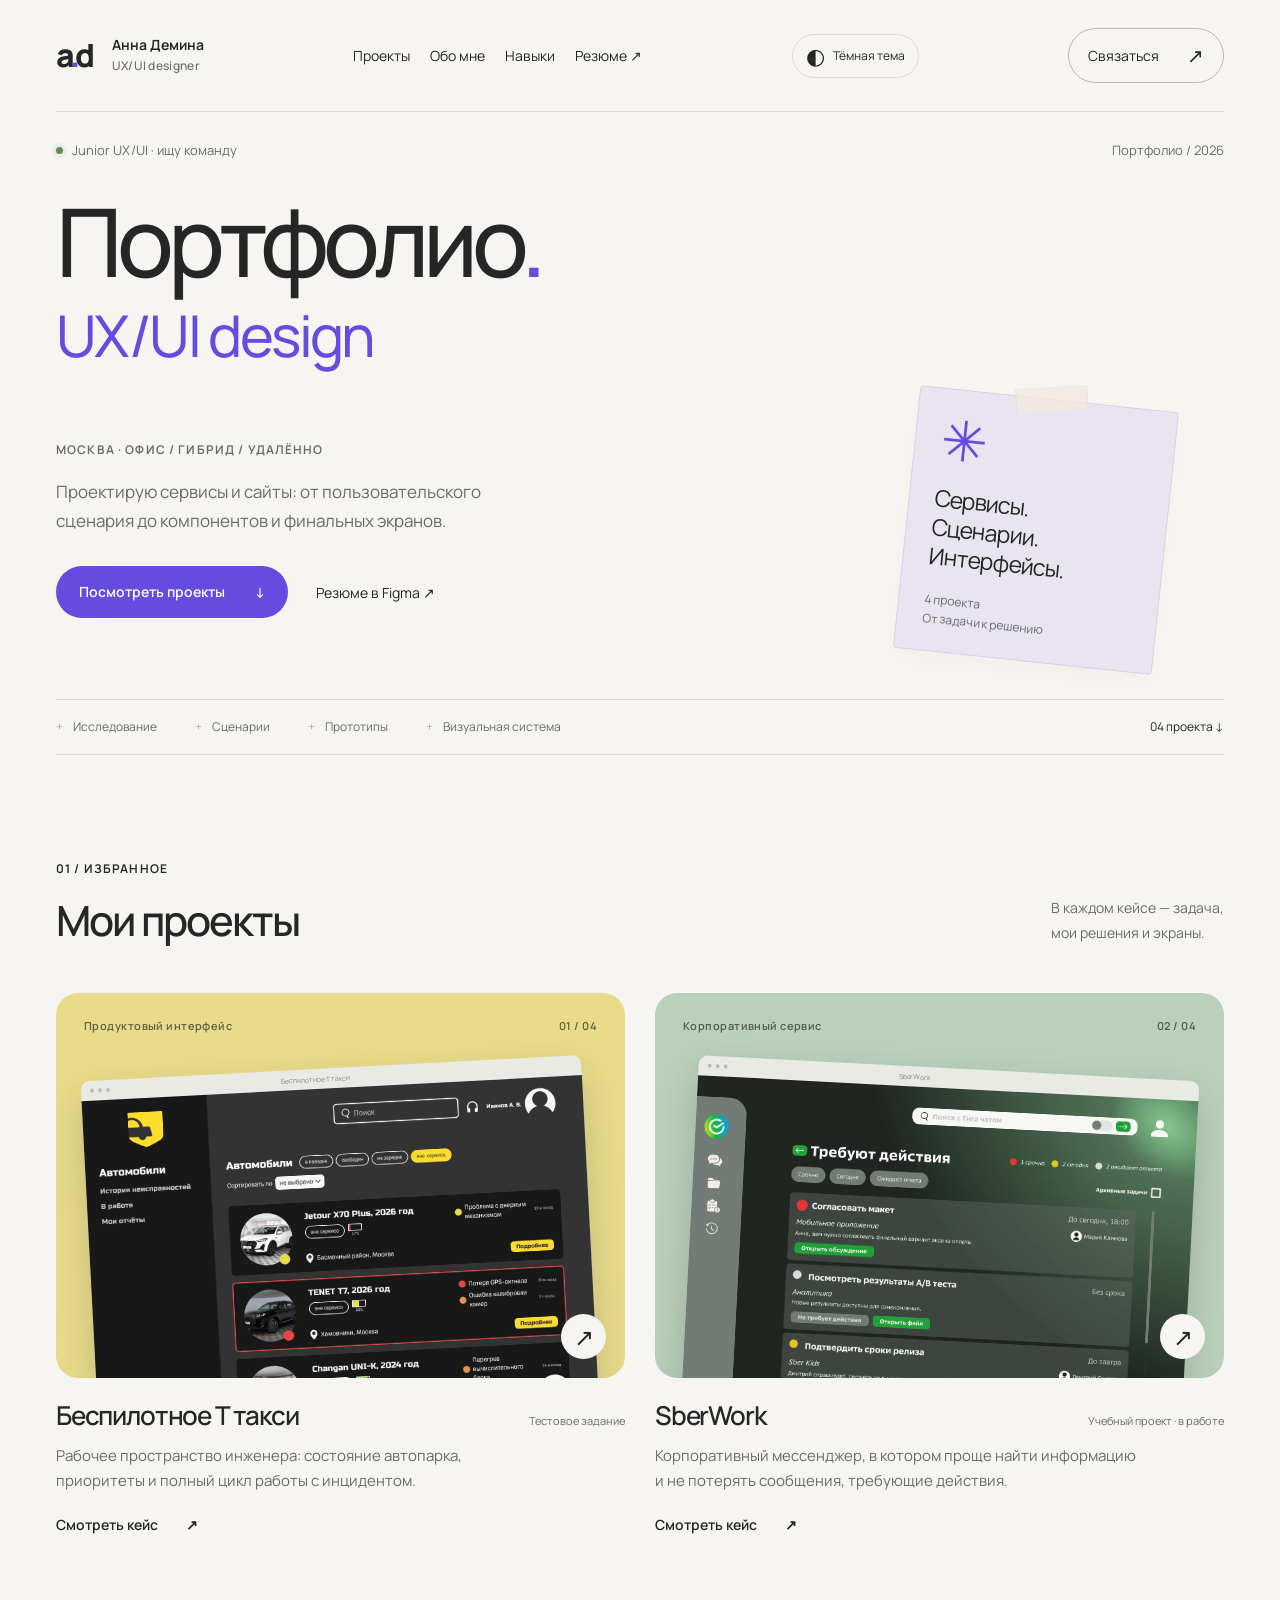
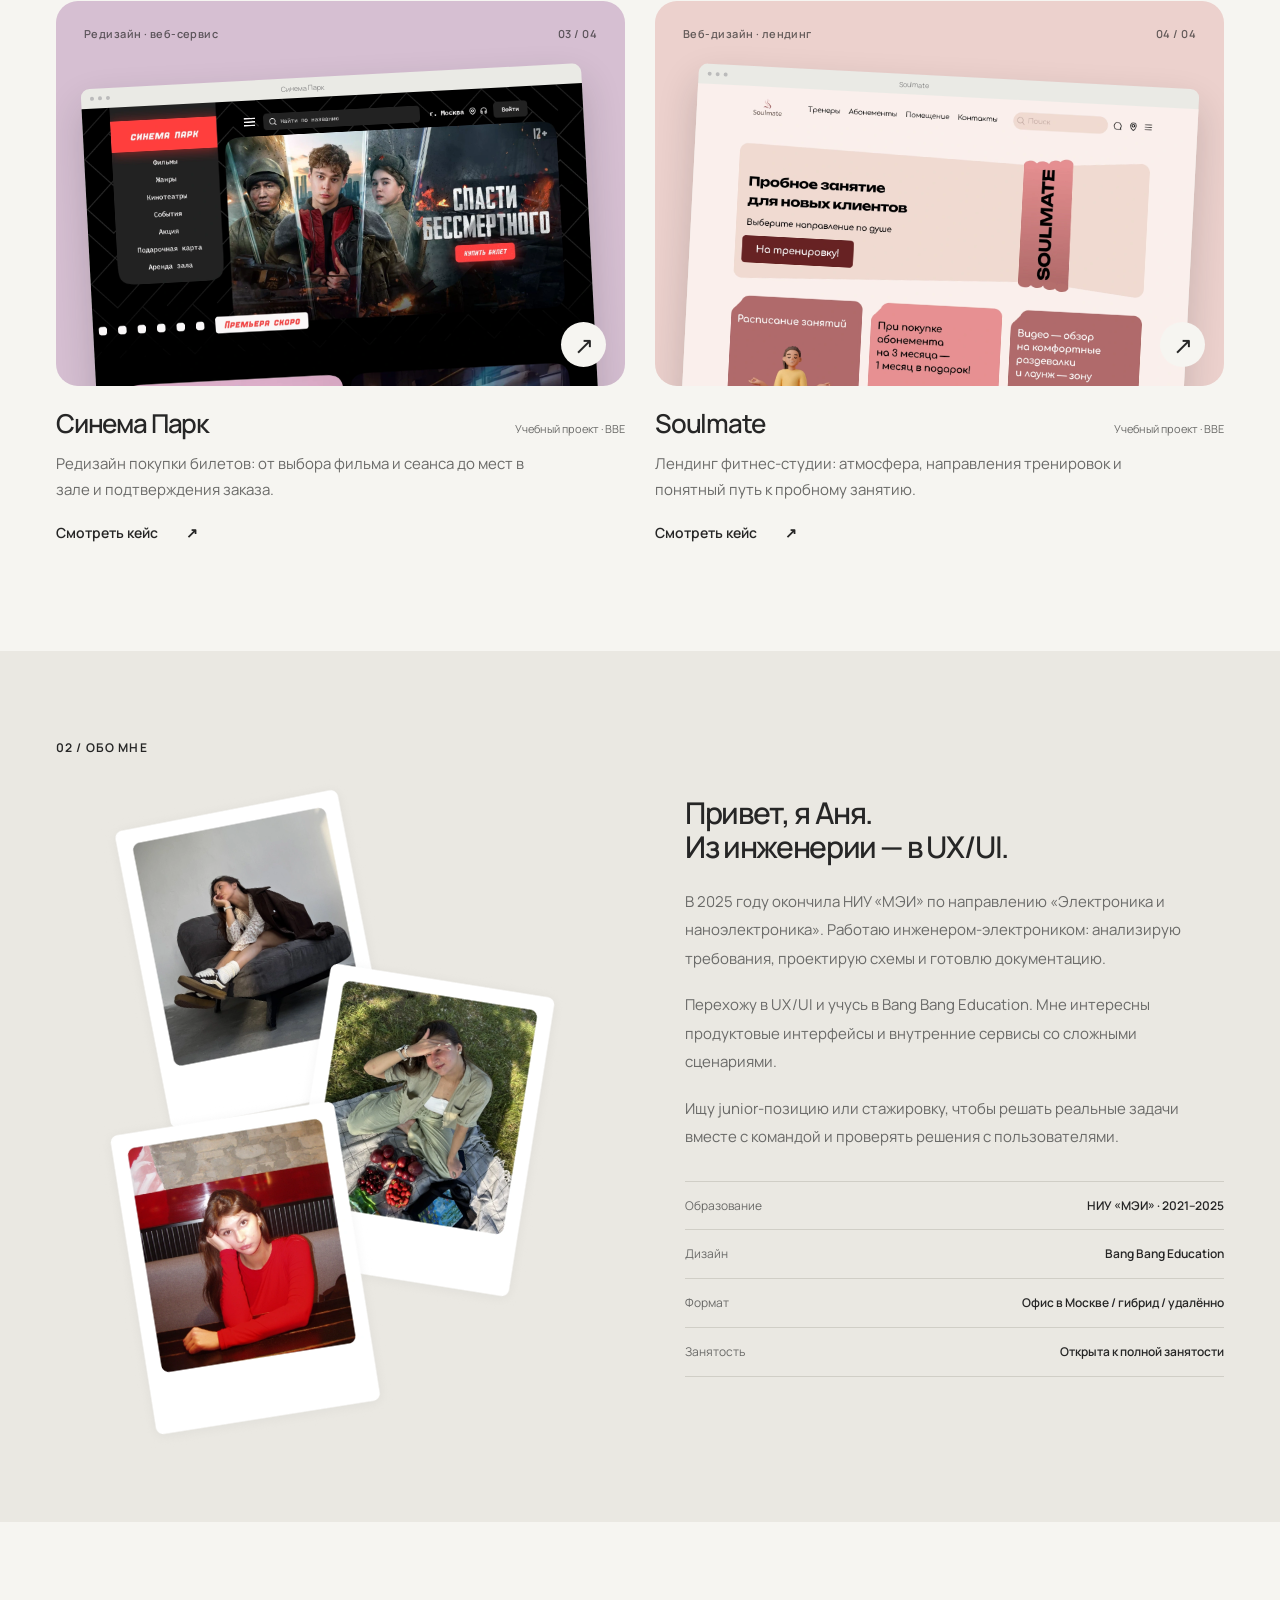
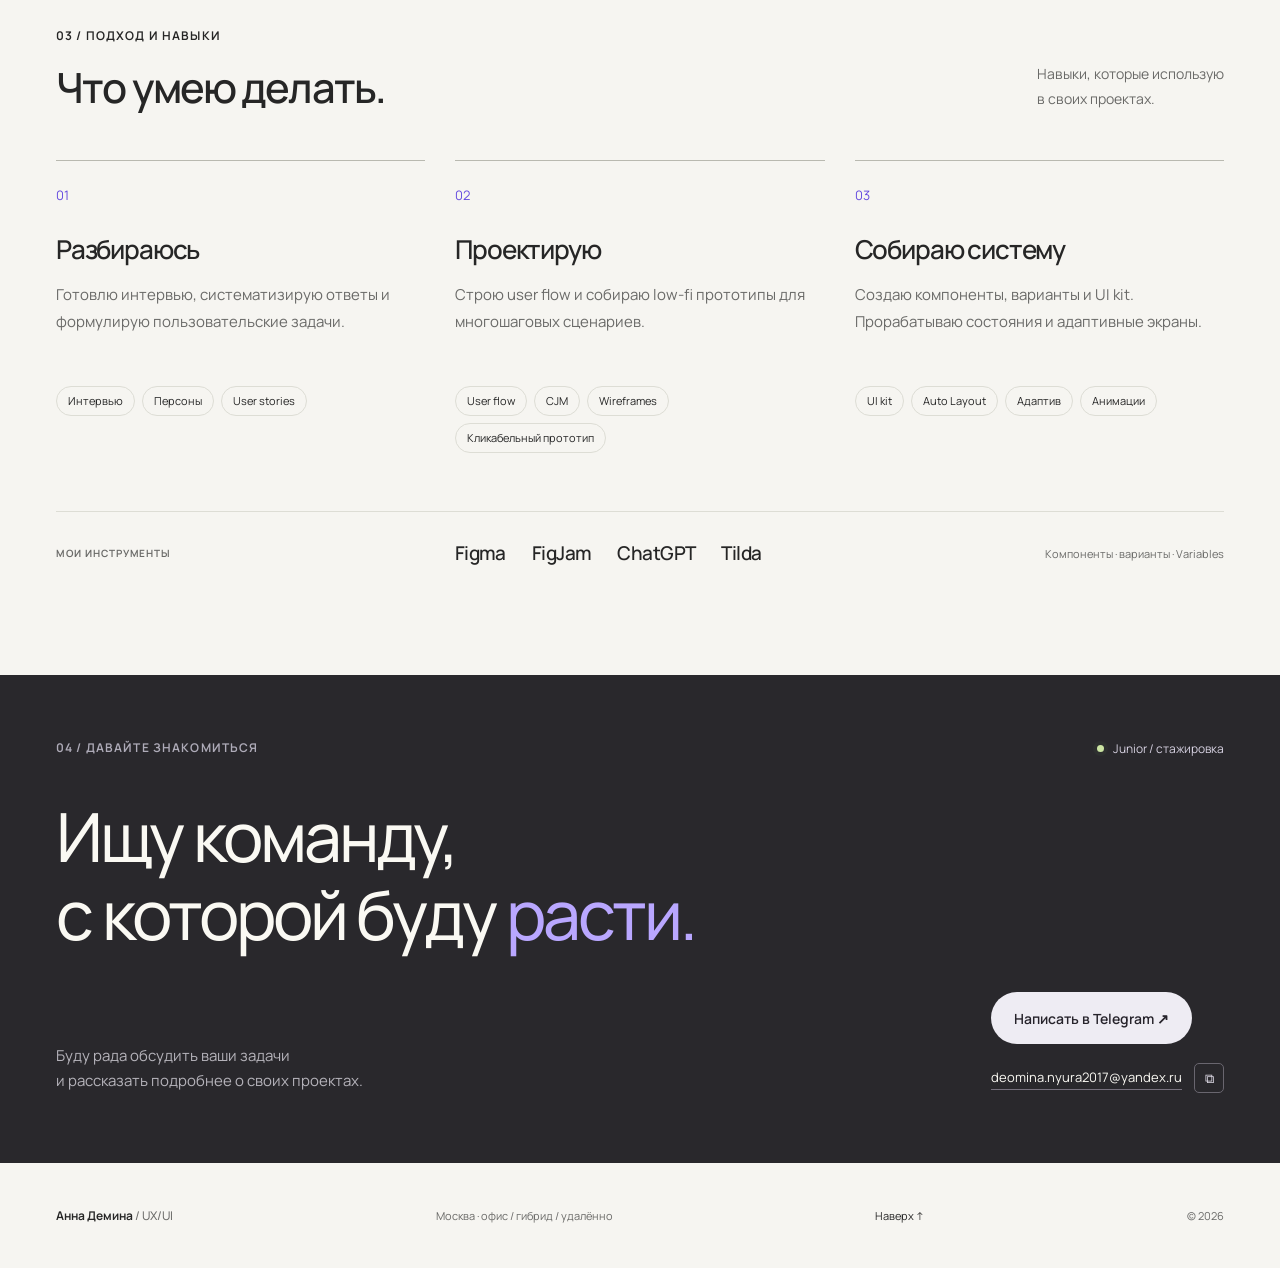
==== commit b0490908: "Add persistent light and dark theme toggle" ====
--- a/index.html
+++ b/index.html
@@ -1,4 +1,4 @@
-<!doctype html><html lang="ru"><head><meta charset="utf-8"><meta name="viewport" content="width=device-width, initial-scale=1"><meta name="theme-color" content="#f6f5f1"><title>Анна Демина — UX/UI-дизайнер</title><meta name="description" content="UX/UI-дизайнер с инженерным бэкграундом. Четыре проекта: от исследований и сценариев до интерфейсов."><meta property="og:title" content="Анна Демина — UX/UI-дизайнер"><meta property="og:description" content="UX/UI-дизайнер с инженерным бэкграундом. Четыре проекта: от исследований и сценариев до интерфейсов."><meta property="og:type" content="website"><link rel="canonical" href="https://anna-demina-ux-portfolio.astutetuna3.chatgpt.site/"><link rel="icon" href="data:image/svg+xml,%3Csvg xmlns='http://www.w3.org/2000/svg' viewBox='0 0 64 64'%3E%3Crect width='64' height='64' rx='18' fill='%23624ae3'/%3E%3Cpath d='M14 46 27 18h10l13 28H39l-3-7H26l-3 7zm15-15h5l-2.5-7z' fill='white'/%3E%3C/svg%3E"><link rel="stylesheet" href="/style.css"><script defer src="/app.js"></script></head><body><a class="skip" href="#main">К содержимому</a><header class="header wrap"><a class="brand" href="/" aria-label="Анна Демина — главная"><span class="monogram">a<span>.</span>d</span><span>Анна Демина<br><small>UX/UI designer</small></span></a><nav aria-label="Основная навигация"><a href="/#projects">Проекты</a><a href="/#about">Обо мне</a><a href="/#approach">Навыки</a><a href="https://www.figma.com/design/4U0lfXwDxFG37I7NPAC4gi/?node-id=2159-189" target="_blank" rel="noopener noreferrer">Резюме ↗</a></nav><a class="header-contact" href="/#contact">Связаться <span aria-hidden="true">↗</span></a></header>
+<!doctype html><html lang="ru"><head><meta charset="utf-8"><meta name="viewport" content="width=device-width, initial-scale=1"><script>try{document.documentElement.dataset.theme=localStorage.getItem('portfolio-theme')==='dark'?'dark':'light'}catch{document.documentElement.dataset.theme='light'}</script><meta name="theme-color" content="#f6f5f1"><title>Анна Демина — UX/UI-дизайнер</title><meta name="description" content="UX/UI-дизайнер с инженерным бэкграундом. Четыре проекта: от исследований и сценариев до интерфейсов."><meta property="og:title" content="Анна Демина — UX/UI-дизайнер"><meta property="og:description" content="UX/UI-дизайнер с инженерным бэкграундом. Четыре проекта: от исследований и сценариев до интерфейсов."><meta property="og:type" content="website"><link rel="canonical" href="https://riapocew-uxui.github.io/"><link rel="icon" href="data:image/svg+xml,%3Csvg xmlns='http://www.w3.org/2000/svg' viewBox='0 0 64 64'%3E%3Crect width='64' height='64' rx='18' fill='%23624ae3'/%3E%3Cpath d='M14 46 27 18h10l13 28H39l-3-7H26l-3 7zm15-15h5l-2.5-7z' fill='white'/%3E%3C/svg%3E"><link rel="stylesheet" href="/style.css?v=theme1"><script defer src="/app.js?v=theme1"></script></head><body><a class="skip" href="#main">К содержимому</a><header class="header wrap"><a class="brand" href="/" aria-label="Анна Демина — главная"><span class="monogram">a<span>.</span>d</span><span>Анна Демина<br><small>UX/UI designer</small></span></a><nav aria-label="Основная навигация"><a href="/#projects">Проекты</a><a href="/#about">Обо мне</a><a href="/#approach">Навыки</a><a href="https://www.figma.com/design/4U0lfXwDxFG37I7NPAC4gi/?node-id=2159-189" target="_blank" rel="noopener noreferrer">Резюме ↗</a></nav><button class="theme-toggle" type="button" aria-label="Включить тёмную тему" aria-pressed="false"><span aria-hidden="true">◐</span><span class="theme-label">Тёмная тема</span></button><a class="header-contact" href="/#contact">Связаться <span aria-hidden="true">↗</span></a></header>
 <main id="main"><section class="hero wrap" id="top"><div class="hero-meta"><span class="availability"><i></i>Junior UX/UI · ищу команду</span><span>Портфолио / 2026</span></div><h1>Портфолио<span class="hero-dot">.</span></h1><p class="hero-discipline">UX/UI design</p><div class="hero-bottom"><div class="hero-statement"><span class="eyebrow">МОСКВА · ОФИС / ГИБРИД / УДАЛЁННО</span><p>Проектирую сервисы и сайты: от пользовательского<br class="desktop-br"> сценария до компонентов и финальных экранов.</p><div class="hero-actions"><a class="button primary" href="#projects">Посмотреть проекты <span>↓</span></a><a class="quiet-link" href="https://www.figma.com/design/4U0lfXwDxFG37I7NPAC4gi/?node-id=2159-189" target="_blank" rel="noopener noreferrer">Резюме в Figma ↗</a></div></div><div class="hero-note"><span class="cross" aria-hidden="true">✳</span><p>Сервисы.<br>Сценарии.<br>Интерфейсы.</p><span class="note-foot">4 проекта<br>От задачи к решению</span></div></div><div class="hero-line"><span>Исследование</span><span>Сценарии</span><span>Прототипы</span><span>Визуальная система</span><span class="hero-index">04 проекта ↓</span></div></section>
 <section class="section wrap projects" id="projects"><div class="section-heading"><div><span class="eyebrow">01 / ИЗБРАННОЕ</span><h2>Мои проекты</h2></div><p>В каждом кейсе — задача,<br>мои решения и экраны.</p></div><div class="project-grid"><a class="project-card taxi" href="/taxi.html"><div class="project-art" style="--project:#e8dc8a"><div class="art-label"><span>Продуктовый интерфейс</span><span>01 / 04</span></div><div class="browser"><div class="browser-bar"><i></i><i></i><i></i><span>Беспилотное Т такси</span></div><img src="/taxi.webp" alt="Беспилотное Т такси — макет интерфейса" loading="lazy" width="1440" height="1024"></div><span class="round-arrow" aria-hidden="true">↗</span></div><div class="card-title"><h3>Беспилотное Т такси</h3><span>Тестовое задание</span></div><p>Рабочее пространство инженера: состояние автопарка, приоритеты и полный цикл работы с инцидентом.</p><span class="text-link">Смотреть кейс <span aria-hidden="true">↗</span></span></a><a class="project-card sberwork" href="/sberwork.html"><div class="project-art" style="--project:#b9d0bb"><div class="art-label"><span>Корпоративный сервис</span><span>02 / 04</span></div><div class="browser"><div class="browser-bar"><i></i><i></i><i></i><span>SberWork</span></div><img src="/sber-actions.webp" alt="SberWork — макет интерфейса" loading="lazy" width="1440" height="1024"></div><span class="round-arrow" aria-hidden="true">↗</span></div><div class="card-title"><h3>SberWork</h3><span>Учебный проект · в работе</span></div><p>Корпоративный мессенджер, в котором проще найти информацию и не потерять сообщения, требующие действия.</p><span class="text-link">Смотреть кейс <span aria-hidden="true">↗</span></span></a><a class="project-card cinema" href="/cinema.html"><div class="project-art" style="--project:#d6bfd2"><div class="art-label"><span>Редизайн · веб-сервис</span><span>03 / 04</span></div><div class="browser"><div class="browser-bar"><i></i><i></i><i></i><span>Синема Парк</span></div><img src="/cinema-cover.webp" alt="Синема Парк — макет интерфейса" loading="lazy" width="1440" height="1024"></div><span class="round-arrow" aria-hidden="true">↗</span></div><div class="card-title"><h3>Синема Парк</h3><span>Учебный проект · BBE</span></div><p>Редизайн покупки билетов: от выбора фильма и сеанса до мест в зале и подтверждения заказа.</p><span class="text-link">Смотреть кейс <span aria-hidden="true">↗</span></span></a><a class="project-card soulmate" href="/soulmate.html"><div class="project-art" style="--project:#ecd1cd"><div class="art-label"><span>Веб-дизайн · лендинг</span><span>04 / 04</span></div><div class="browser"><div class="browser-bar"><i></i><i></i><i></i><span>Soulmate</span></div><img src="/soulmate-cover.webp" alt="Soulmate — макет интерфейса" loading="lazy" width="1440" height="1024"></div><span class="round-arrow" aria-hidden="true">↗</span></div><div class="card-title"><h3>Soulmate</h3><span>Учебный проект · BBE</span></div><p>Лендинг фитнес-студии: атмосфера, направления тренировок и понятный путь к пробному занятию.</p><span class="text-link">Смотреть кейс <span aria-hidden="true">↗</span></span></a></div></section>
 <section class="about-section" id="about"><div class="wrap about-grid"><div class="about-portraits"><span class="eyebrow">02 / ОБО МНЕ</span><div class="portrait-collage" role="group" aria-label="Три фотографии Анны"><figure class="portrait portrait-top"><img src="/anna-photo-2.webp" alt="Анна на диване в фотостудии" width="670" height="870" loading="lazy"></figure><figure class="portrait portrait-right"><img src="/anna-photo-3.webp" alt="Анна на пикнике" width="670" height="870" loading="lazy"></figure><figure class="portrait portrait-bottom"><img src="/anna-photo-1.webp" alt="Анна в красном свитере" width="670" height="870" loading="lazy"></figure></div></div><div class="about-copy"><h3>Привет, я Аня.<br>Из инженерии — в UX/UI.</h3><p>В 2025 году окончила НИУ «МЭИ» по направлению «Электроника и наноэлектроника». Работаю инженером-электроником: анализирую требования, проектирую схемы и готовлю документацию.</p><p>Перехожу в UX/UI и учусь в Bang Bang Education. Мне интересны продуктовые интерфейсы и внутренние сервисы со сложными сценариями.</p><p>Ищу junior-позицию или стажировку, чтобы решать реальные задачи вместе с командой и проверять решения с пользователями.</p><div class="about-facts"><div><span>Образование</span><strong>НИУ «МЭИ» · 2021–2025</strong></div><div><span>Дизайн</span><strong>Bang Bang Education</strong></div><div><span>Формат</span><strong>Офис в Москве / гибрид / удалённо</strong></div><div><span>Занятость</span><strong>Открыта к полной занятости</strong></div></div></div></div></section>
--- a/style.css
+++ b/style.css
@@ -14,3 +14,26 @@
 @media(max-width:760px){.about-grid{gap:30px}.portrait-collage{width:min(100%,330px);margin-top:22px}.about-portraits{padding-inline:5px}.about-copy h3{margin-top:0}}
 
 .hero .hero-discipline{font-size:clamp(30px,4.5vw,60px);line-height:1.15;font-weight:450;letter-spacing:-.045em;color:var(--purple);margin-top:8px}
+
+/* Accessible light/dark themes; artwork retains its original colors. */
+:root{color-scheme:light}
+.theme-toggle{display:inline-flex;align-items:center;justify-content:center;gap:8px;flex-shrink:0;min-height:44px;padding:9px 13px;border:1px solid var(--line);border-radius:24px;background:transparent;color:var(--ink);font-size:12px;line-height:1.3;white-space:nowrap}
+.theme-toggle>span:first-child{font-size:22px;line-height:1}.theme-toggle:hover{background:var(--soft)}
+.header{gap:20px}.header nav{gap:20px}
+html[data-theme="dark"]{color-scheme:dark;--bg:#19191d;--ink:#f2f0f7;--muted:#b6b3c1;--line:#414049;--purple:#b9a7ff;--soft:#302b40}
+[data-theme="dark"] .about-section{background:#232329}
+[data-theme="dark"] .hero-note{background:#302b40;border-color:#494057}
+[data-theme="dark"] .hero-note:before{background:#595164aa;border-color:#746b7f}
+[data-theme="dark"] .primary{background:#8064ed;color:#fff}
+[data-theme="dark"] .primary:hover{background:#7053dc}
+[data-theme="dark"] .header-contact:hover,[data-theme="dark"] .round-arrow,[data-theme="dark"] .project-card:hover .round-arrow,[data-theme="dark"] .toast,[data-theme="dark"] .image-button>span,[data-theme="dark"] .evidence-image>span,[data-theme="dark"] .case-nav nav a[aria-current]{background:#e9e3fa;color:#211d2b}
+[data-theme="dark"] .goal,[data-theme="dark"] .flow-comparison{background:#302b40}
+[data-theme="dark"] .flow,[data-theme="dark"] .image-button,[data-theme="dark"] .evidence-image,[data-theme="dark"] .lightbox{background:#29292f}
+[data-theme="dark"] .flow-comparison li{background:#242129;border-color:#51495f}
+[data-theme="dark"] .flow-new li:first-child{background:#8064ed;color:#fff}
+[data-theme="dark"] .case-content .large-copy{color:#d2cedb}
+[data-theme="dark"] .about-facts,[data-theme="dark"] .about-facts>div,[data-theme="dark"] .approach-grid article,[data-theme="dark"] .next-project,[data-theme="dark"] .outline{border-color:var(--line)}
+[data-theme="dark"] .close-lightbox{background:#302b40;color:var(--ink);border-color:#655b77}
+[data-theme="dark"] .contact-section{background:#121216}
+@media(max-width:1100px){.header{gap:14px}.header nav{gap:15px}.theme-label{display:none}.theme-toggle{width:44px;padding:8px}}
+@media(max-width:760px){.header{flex-wrap:wrap;height:auto;min-height:98px;padding-block:18px;gap:12px}.header .brand{margin-right:auto}.header .theme-toggle{display:inline-flex}.header .header-contact{margin-left:0}.header nav{width:100%;order:4}.theme-toggle{min-width:44px}}
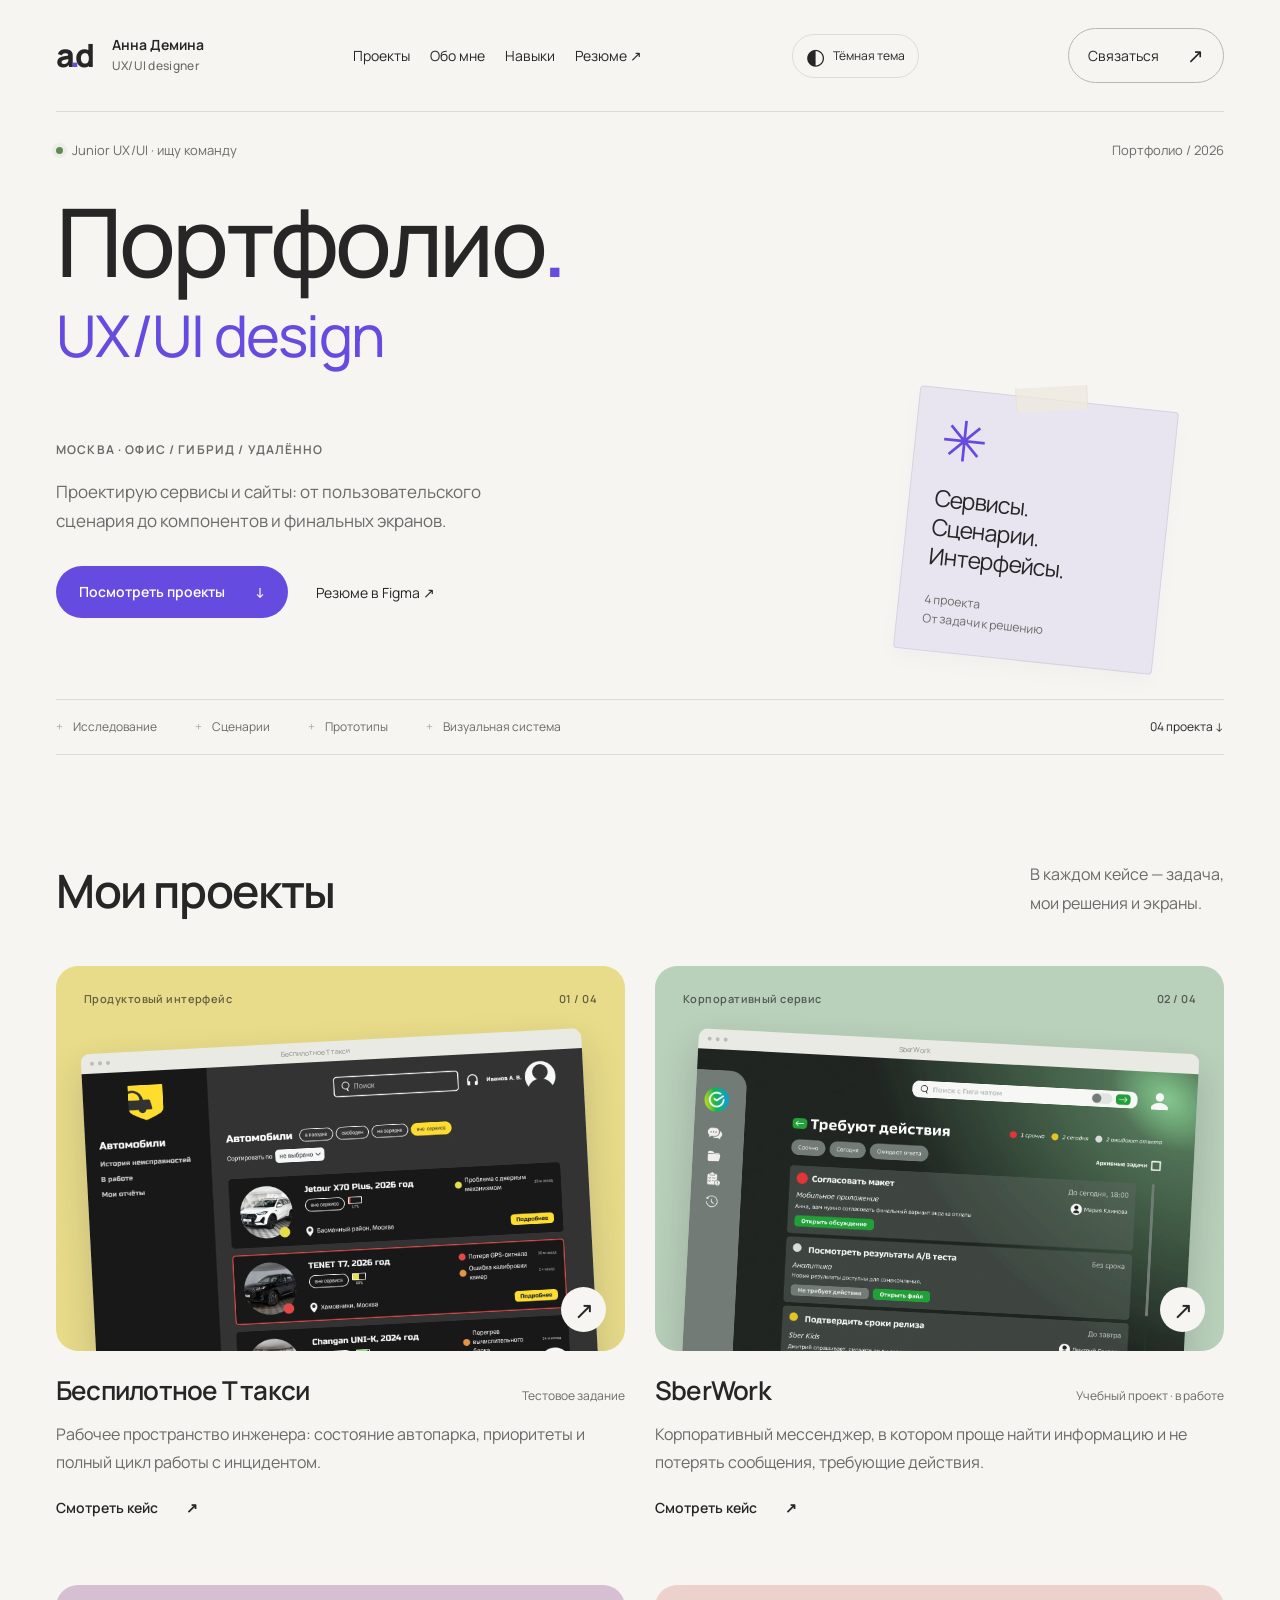
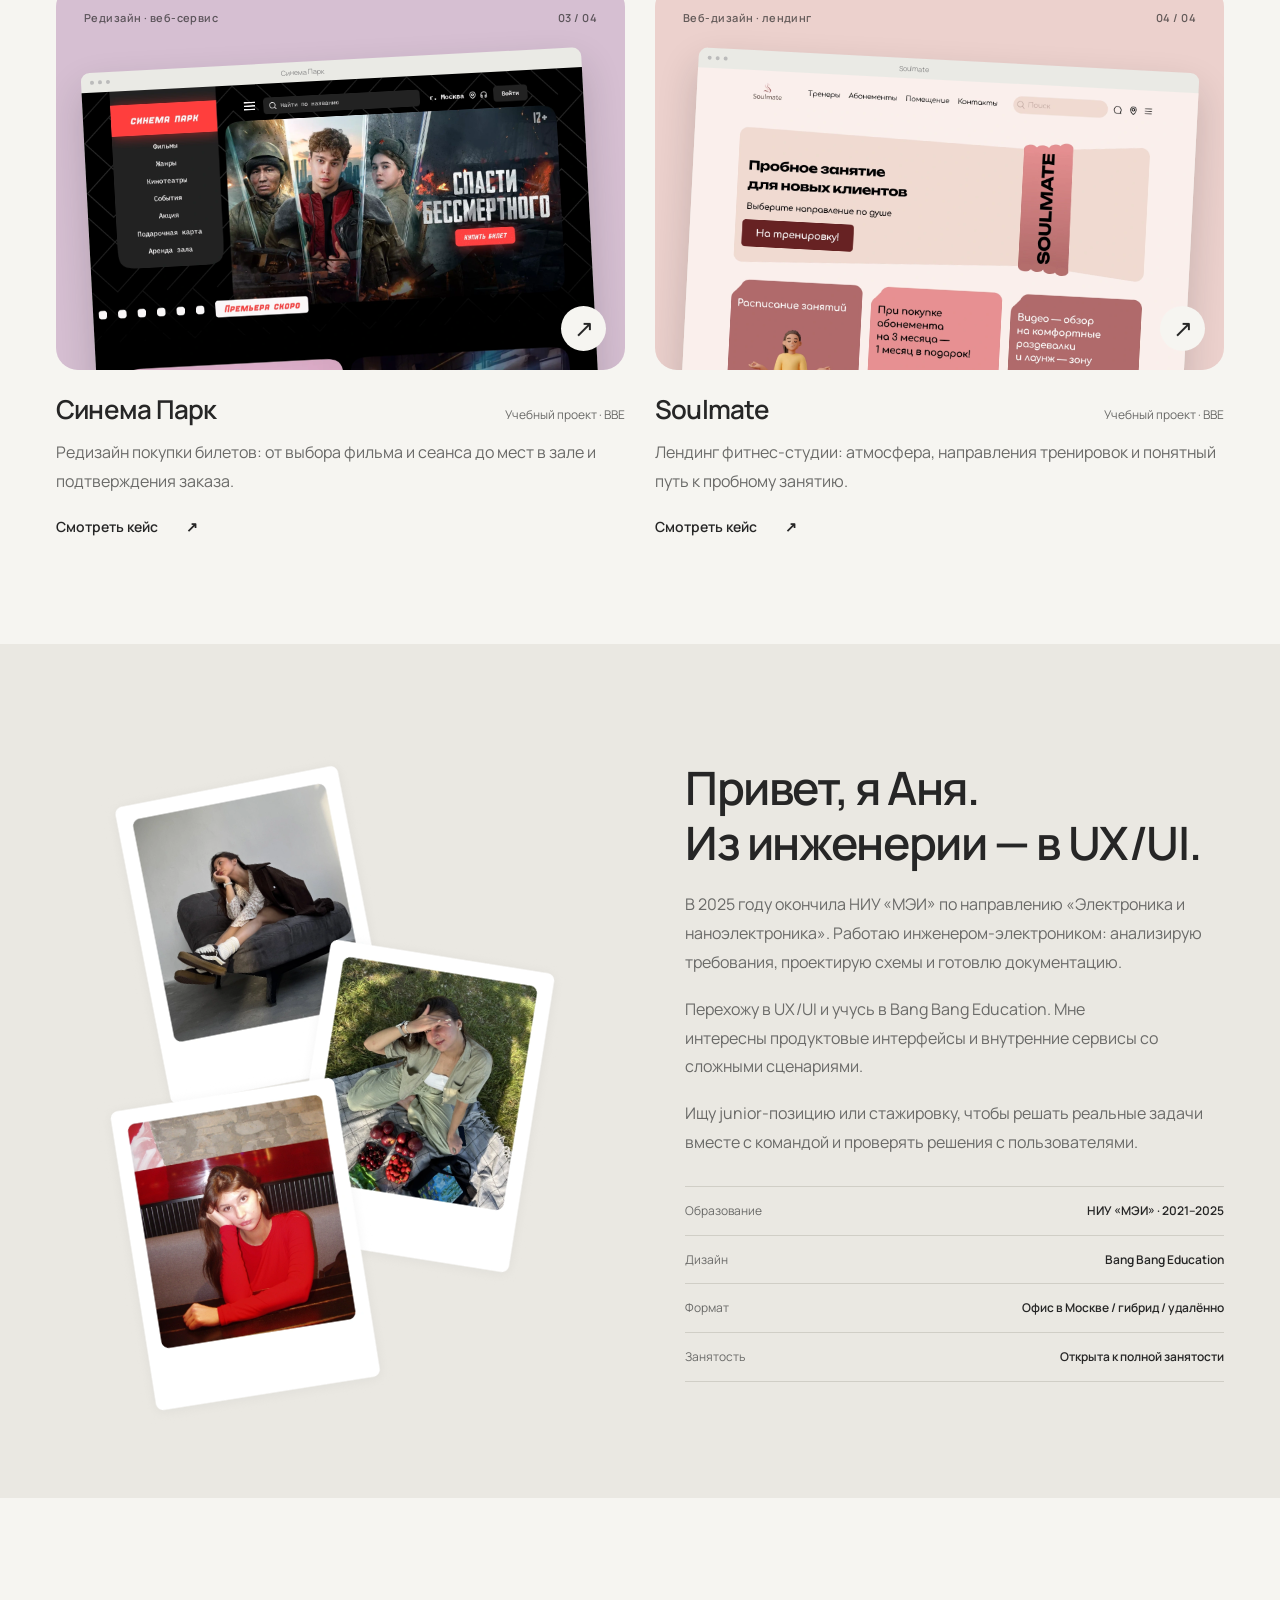
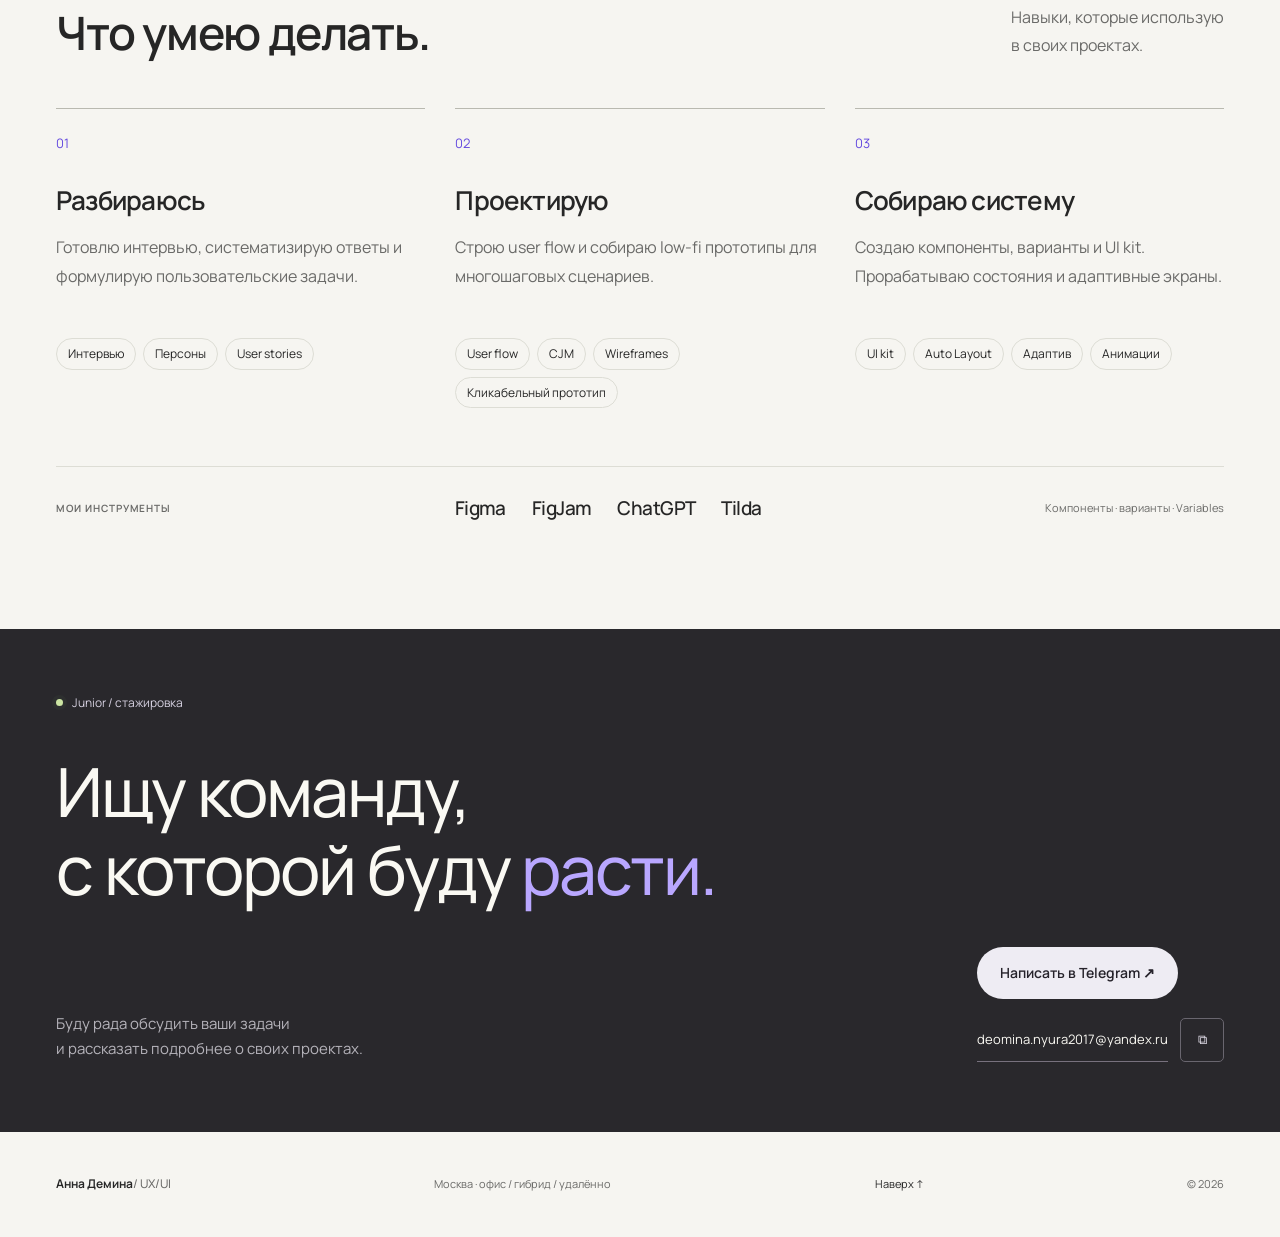
==== commit dd32317b: "Improve portfolio accessibility and responsive typography" ====
--- a/index.html
+++ b/index.html
@@ -1,6 +1,6 @@
-<!doctype html><html lang="ru"><head><meta charset="utf-8"><meta name="viewport" content="width=device-width, initial-scale=1"><script>try{document.documentElement.dataset.theme=localStorage.getItem('portfolio-theme')==='dark'?'dark':'light'}catch{document.documentElement.dataset.theme='light'}</script><meta name="theme-color" content="#f6f5f1"><title>Анна Демина — UX/UI-дизайнер</title><meta name="description" content="UX/UI-дизайнер с инженерным бэкграундом. Четыре проекта: от исследований и сценариев до интерфейсов."><meta property="og:title" content="Анна Демина — UX/UI-дизайнер"><meta property="og:description" content="UX/UI-дизайнер с инженерным бэкграундом. Четыре проекта: от исследований и сценариев до интерфейсов."><meta property="og:type" content="website"><link rel="canonical" href="https://riapocew-uxui.github.io/"><link rel="icon" href="data:image/svg+xml,%3Csvg xmlns='http://www.w3.org/2000/svg' viewBox='0 0 64 64'%3E%3Crect width='64' height='64' rx='18' fill='%23624ae3'/%3E%3Cpath d='M14 46 27 18h10l13 28H39l-3-7H26l-3 7zm15-15h5l-2.5-7z' fill='white'/%3E%3C/svg%3E"><link rel="stylesheet" href="/style.css?v=theme1"><script defer src="/app.js?v=theme1"></script></head><body><a class="skip" href="#main">К содержимому</a><header class="header wrap"><a class="brand" href="/" aria-label="Анна Демина — главная"><span class="monogram">a<span>.</span>d</span><span>Анна Демина<br><small>UX/UI designer</small></span></a><nav aria-label="Основная навигация"><a href="/#projects">Проекты</a><a href="/#about">Обо мне</a><a href="/#approach">Навыки</a><a href="https://www.figma.com/design/4U0lfXwDxFG37I7NPAC4gi/?node-id=2159-189" target="_blank" rel="noopener noreferrer">Резюме ↗</a></nav><button class="theme-toggle" type="button" aria-label="Включить тёмную тему" aria-pressed="false"><span aria-hidden="true">◐</span><span class="theme-label">Тёмная тема</span></button><a class="header-contact" href="/#contact">Связаться <span aria-hidden="true">↗</span></a></header>
-<main id="main"><section class="hero wrap" id="top"><div class="hero-meta"><span class="availability"><i></i>Junior UX/UI · ищу команду</span><span>Портфолио / 2026</span></div><h1>Портфолио<span class="hero-dot">.</span></h1><p class="hero-discipline">UX/UI design</p><div class="hero-bottom"><div class="hero-statement"><span class="eyebrow">МОСКВА · ОФИС / ГИБРИД / УДАЛЁННО</span><p>Проектирую сервисы и сайты: от пользовательского<br class="desktop-br"> сценария до компонентов и финальных экранов.</p><div class="hero-actions"><a class="button primary" href="#projects">Посмотреть проекты <span>↓</span></a><a class="quiet-link" href="https://www.figma.com/design/4U0lfXwDxFG37I7NPAC4gi/?node-id=2159-189" target="_blank" rel="noopener noreferrer">Резюме в Figma ↗</a></div></div><div class="hero-note"><span class="cross" aria-hidden="true">✳</span><p>Сервисы.<br>Сценарии.<br>Интерфейсы.</p><span class="note-foot">4 проекта<br>От задачи к решению</span></div></div><div class="hero-line"><span>Исследование</span><span>Сценарии</span><span>Прототипы</span><span>Визуальная система</span><span class="hero-index">04 проекта ↓</span></div></section>
-<section class="section wrap projects" id="projects"><div class="section-heading"><div><span class="eyebrow">01 / ИЗБРАННОЕ</span><h2>Мои проекты</h2></div><p>В каждом кейсе — задача,<br>мои решения и экраны.</p></div><div class="project-grid"><a class="project-card taxi" href="/taxi.html"><div class="project-art" style="--project:#e8dc8a"><div class="art-label"><span>Продуктовый интерфейс</span><span>01 / 04</span></div><div class="browser"><div class="browser-bar"><i></i><i></i><i></i><span>Беспилотное Т такси</span></div><img src="/taxi.webp" alt="Беспилотное Т такси — макет интерфейса" loading="lazy" width="1440" height="1024"></div><span class="round-arrow" aria-hidden="true">↗</span></div><div class="card-title"><h3>Беспилотное Т такси</h3><span>Тестовое задание</span></div><p>Рабочее пространство инженера: состояние автопарка, приоритеты и полный цикл работы с инцидентом.</p><span class="text-link">Смотреть кейс <span aria-hidden="true">↗</span></span></a><a class="project-card sberwork" href="/sberwork.html"><div class="project-art" style="--project:#b9d0bb"><div class="art-label"><span>Корпоративный сервис</span><span>02 / 04</span></div><div class="browser"><div class="browser-bar"><i></i><i></i><i></i><span>SberWork</span></div><img src="/sber-actions.webp" alt="SberWork — макет интерфейса" loading="lazy" width="1440" height="1024"></div><span class="round-arrow" aria-hidden="true">↗</span></div><div class="card-title"><h3>SberWork</h3><span>Учебный проект · в работе</span></div><p>Корпоративный мессенджер, в котором проще найти информацию и не потерять сообщения, требующие действия.</p><span class="text-link">Смотреть кейс <span aria-hidden="true">↗</span></span></a><a class="project-card cinema" href="/cinema.html"><div class="project-art" style="--project:#d6bfd2"><div class="art-label"><span>Редизайн · веб-сервис</span><span>03 / 04</span></div><div class="browser"><div class="browser-bar"><i></i><i></i><i></i><span>Синема Парк</span></div><img src="/cinema-cover.webp" alt="Синема Парк — макет интерфейса" loading="lazy" width="1440" height="1024"></div><span class="round-arrow" aria-hidden="true">↗</span></div><div class="card-title"><h3>Синема Парк</h3><span>Учебный проект · BBE</span></div><p>Редизайн покупки билетов: от выбора фильма и сеанса до мест в зале и подтверждения заказа.</p><span class="text-link">Смотреть кейс <span aria-hidden="true">↗</span></span></a><a class="project-card soulmate" href="/soulmate.html"><div class="project-art" style="--project:#ecd1cd"><div class="art-label"><span>Веб-дизайн · лендинг</span><span>04 / 04</span></div><div class="browser"><div class="browser-bar"><i></i><i></i><i></i><span>Soulmate</span></div><img src="/soulmate-cover.webp" alt="Soulmate — макет интерфейса" loading="lazy" width="1440" height="1024"></div><span class="round-arrow" aria-hidden="true">↗</span></div><div class="card-title"><h3>Soulmate</h3><span>Учебный проект · BBE</span></div><p>Лендинг фитнес-студии: атмосфера, направления тренировок и понятный путь к пробному занятию.</p><span class="text-link">Смотреть кейс <span aria-hidden="true">↗</span></span></a></div></section>
-<section class="about-section" id="about"><div class="wrap about-grid"><div class="about-portraits"><span class="eyebrow">02 / ОБО МНЕ</span><div class="portrait-collage" role="group" aria-label="Три фотографии Анны"><figure class="portrait portrait-top"><img src="/anna-photo-2.webp" alt="Анна на диване в фотостудии" width="670" height="870" loading="lazy"></figure><figure class="portrait portrait-right"><img src="/anna-photo-3.webp" alt="Анна на пикнике" width="670" height="870" loading="lazy"></figure><figure class="portrait portrait-bottom"><img src="/anna-photo-1.webp" alt="Анна в красном свитере" width="670" height="870" loading="lazy"></figure></div></div><div class="about-copy"><h3>Привет, я Аня.<br>Из инженерии — в UX/UI.</h3><p>В 2025 году окончила НИУ «МЭИ» по направлению «Электроника и наноэлектроника». Работаю инженером-электроником: анализирую требования, проектирую схемы и готовлю документацию.</p><p>Перехожу в UX/UI и учусь в Bang Bang Education. Мне интересны продуктовые интерфейсы и внутренние сервисы со сложными сценариями.</p><p>Ищу junior-позицию или стажировку, чтобы решать реальные задачи вместе с командой и проверять решения с пользователями.</p><div class="about-facts"><div><span>Образование</span><strong>НИУ «МЭИ» · 2021–2025</strong></div><div><span>Дизайн</span><strong>Bang Bang Education</strong></div><div><span>Формат</span><strong>Офис в Москве / гибрид / удалённо</strong></div><div><span>Занятость</span><strong>Открыта к полной занятости</strong></div></div></div></div></section>
-<section class="section wrap" id="approach"><div class="section-heading"><div><span class="eyebrow">03 / ПОДХОД И НАВЫКИ</span><h2>Что умею делать.</h2></div><p>Навыки, которые использую<br>в своих проектах.</p></div><div class="approach-grid"><article><span class="step-num">01</span><h3>Разбираюсь</h3><p>Готовлю интервью, систематизирую ответы и формулирую пользовательские задачи.</p><div class="tags"><span>Интервью</span><span>Персоны</span><span>User stories</span></div></article><article><span class="step-num">02</span><h3>Проектирую</h3><p>Строю user flow и собираю low-fi прототипы для многошаговых сценариев.</p><div class="tags"><span>User flow</span><span>CJM</span><span>Wireframes</span><span>Кликабельный прототип</span></div></article><article><span class="step-num">03</span><h3>Собираю систему</h3><p>Создаю компоненты, варианты и UI kit. Прорабатываю состояния и адаптивные экраны.</p><div class="tags"><span>UI kit</span><span>Auto Layout</span><span>Адаптив</span><span>Анимации</span></div></article></div><div class="tools-row"><span class="eyebrow">МОИ ИНСТРУМЕНТЫ</span><div><b>Figma</b><b>FigJam</b><b>ChatGPT</b><b>Tilda</b></div><span>Компоненты · варианты · Variables</span></div></section>
-<section class="contact-section" id="contact"><div class="wrap"><div class="contact-top"><span class="eyebrow">04 / ДАВАЙТЕ ЗНАКОМИТЬСЯ</span><span class="availability"><i></i>Junior / стажировка</span></div><h2>Ищу команду,<br>с которой буду <em>расти.</em></h2><div class="contact-bottom"><p>Буду рада обсудить ваши задачи<br>и рассказать подробнее о своих проектах.</p><div class="contact-links"><a class="button light" href="https://t.me/riapocew" target="_blank" rel="noopener noreferrer">Написать в Telegram ↗</a><div class="email-row"><a href="mailto:deomina.nyura2017@yandex.ru">deomina.nyura2017@yandex.ru</a><button data-copy="deomina.nyura2017@yandex.ru" aria-label="Скопировать электронную почту" title="Скопировать почту">⧉</button></div></div></div></div></section></main><footer class="wrap footer"><a href="/" class="wordmark">Анна Демина<span> / UX/UI</span></a><p>Москва · офис / гибрид / удалённо</p><a href="#top">Наверх ↑</a><span>© 2026</span></footer><dialog class="lightbox" aria-label="Просмотр макета"><button class="close-lightbox" aria-label="Закрыть макет">Закрыть ×</button><img alt=""><p></p></dialog><div id="toast" class="toast" role="status" aria-live="polite"></div></body></html>+<!doctype html><html lang="ru"><head><meta charset="utf-8"><meta name="viewport" content="width=device-width, initial-scale=1"><script>try{document.documentElement.dataset.theme=localStorage.getItem('portfolio-theme')==='dark'?'dark':'light'}catch{document.documentElement.dataset.theme='light'}</script><meta name="theme-color" content="#f6f5f1"><title>Анна Демина — UX/UI-дизайнер</title><meta name="description" content="UX/UI-дизайнер с инженерным бэкграундом. Четыре проекта: от исследований и сценариев до интерфейсов."><meta property="og:title" content="Анна Демина — UX/UI-дизайнер"><meta property="og:description" content="UX/UI-дизайнер с инженерным бэкграундом. Четыре проекта: от исследований и сценариев до интерфейсов."><meta property="og:type" content="website"><link rel="canonical" href="https://riapocew-uxui.github.io/"><link rel="icon" href="data:image/svg+xml,%3Csvg xmlns='http://www.w3.org/2000/svg' viewBox='0 0 64 64'%3E%3Crect width='64' height='64' rx='18' fill='%23624ae3'/%3E%3Cpath d='M14 46 27 18h10l13 28H39l-3-7H26l-3 7zm15-15h5l-2.5-7z' fill='white'/%3E%3C/svg%3E"><link rel="stylesheet" href="/style.css?v=polish2"><script defer src="/app.js?v=polish2"></script></head><body><a class="skip" href="#main">К содержимому</a><header class="header wrap"><a class="brand" href="/" aria-label="Анна Демина — главная"><span class="monogram">a<span>.</span>d</span><span>Анна Демина<br><small>UX/UI designer</small></span></a><nav aria-label="Основная навигация"><a href="/#projects">Проекты</a><a href="/#about">Обо мне</a><a href="/#approach">Навыки</a><a href="https://www.figma.com/design/4U0lfXwDxFG37I7NPAC4gi/?node-id=2159-189" target="_blank" rel="noopener noreferrer">Резюме ↗</a></nav><button class="theme-toggle" type="button" aria-label="Включить тёмную тему" aria-pressed="false"><span aria-hidden="true">◐</span><span class="theme-label">Тёмная тема</span></button><a class="header-contact" href="/#contact">Связаться <span aria-hidden="true">↗</span></a></header>
+<main id="main" tabindex="-1"><section class="hero wrap" id="top"><div class="hero-meta"><span class="availability"><i></i>Junior UX/UI · ищу команду</span><span>Портфолио / 2026</span></div><h1>Портфолио<span class="hero-dot">.</span></h1><p class="hero-discipline">UX/UI design</p><div class="hero-bottom"><div class="hero-statement"><span class="eyebrow">МОСКВА · ОФИС / ГИБРИД / УДАЛЁННО</span><p>Проектирую сервисы и сайты: от пользовательского<br class="desktop-br"> сценария до компонентов и финальных экранов.</p><div class="hero-actions"><a class="button primary" href="#projects">Посмотреть проекты <span>↓</span></a><a class="quiet-link" href="https://www.figma.com/design/4U0lfXwDxFG37I7NPAC4gi/?node-id=2159-189" target="_blank" rel="noopener noreferrer">Резюме в Figma ↗</a></div></div><div class="hero-note"><span class="cross" aria-hidden="true">✳</span><p>Сервисы.<br>Сценарии.<br>Интерфейсы.</p><span class="note-foot">4 проекта<br>От задачи к решению</span></div></div><div class="hero-line"><span>Исследование</span><span>Сценарии</span><span>Прототипы</span><span>Визуальная система</span><span class="hero-index">04 проекта ↓</span></div></section>
+<section class="section wrap projects" id="projects"><div class="section-heading"><div><h2>Мои проекты</h2></div><p>В каждом кейсе — задача,<br>мои решения и экраны.</p></div><div class="project-grid"><a class="project-card taxi" href="/taxi.html"><div class="project-art" style="--project:#e8dc8a"><div class="art-label"><span>Продуктовый интерфейс</span><span>01 / 04</span></div><div class="browser"><div class="browser-bar"><i></i><i></i><i></i><span>Беспилотное Т такси</span></div><img src="/taxi.webp" alt="Беспилотное Т такси — макет интерфейса" loading="lazy" width="1440" height="1024"></div><span class="round-arrow" aria-hidden="true">↗</span></div><div class="card-title"><h3>Беспилотное Т такси</h3><span>Тестовое задание</span></div><p>Рабочее пространство инженера: состояние автопарка, приоритеты и полный цикл работы с инцидентом.</p><span class="text-link">Смотреть кейс <span aria-hidden="true">↗</span></span></a><a class="project-card sberwork" href="/sberwork.html"><div class="project-art" style="--project:#b9d0bb"><div class="art-label"><span>Корпоративный сервис</span><span>02 / 04</span></div><div class="browser"><div class="browser-bar"><i></i><i></i><i></i><span>SberWork</span></div><img src="/sber-actions.webp" alt="SberWork — макет интерфейса" loading="lazy" width="1440" height="1024"></div><span class="round-arrow" aria-hidden="true">↗</span></div><div class="card-title"><h3>SberWork</h3><span>Учебный проект · в работе</span></div><p>Корпоративный мессенджер, в котором проще найти информацию и не потерять сообщения, требующие действия.</p><span class="text-link">Смотреть кейс <span aria-hidden="true">↗</span></span></a><a class="project-card cinema" href="/cinema.html"><div class="project-art" style="--project:#d6bfd2"><div class="art-label"><span>Редизайн · веб-сервис</span><span>03 / 04</span></div><div class="browser"><div class="browser-bar"><i></i><i></i><i></i><span>Синема Парк</span></div><img src="/cinema-cover.webp" alt="Синема Парк — макет интерфейса" loading="lazy" width="1440" height="1024"></div><span class="round-arrow" aria-hidden="true">↗</span></div><div class="card-title"><h3>Синема Парк</h3><span>Учебный проект · BBE</span></div><p>Редизайн покупки билетов: от выбора фильма и сеанса до мест в зале и подтверждения заказа.</p><span class="text-link">Смотреть кейс <span aria-hidden="true">↗</span></span></a><a class="project-card soulmate" href="/soulmate.html"><div class="project-art" style="--project:#ecd1cd"><div class="art-label"><span>Веб-дизайн · лендинг</span><span>04 / 04</span></div><div class="browser"><div class="browser-bar"><i></i><i></i><i></i><span>Soulmate</span></div><img src="/soulmate-cover.webp" alt="Soulmate — макет интерфейса" loading="lazy" width="1440" height="1024"></div><span class="round-arrow" aria-hidden="true">↗</span></div><div class="card-title"><h3>Soulmate</h3><span>Учебный проект · BBE</span></div><p>Лендинг фитнес-студии: атмосфера, направления тренировок и понятный путь к пробному занятию.</p><span class="text-link">Смотреть кейс <span aria-hidden="true">↗</span></span></a></div></section>
+<section class="about-section" id="about"><div class="wrap about-grid"><div class="about-portraits"><div class="portrait-collage" role="group" aria-label="Три фотографии Анны"><figure class="portrait portrait-top"><img src="/anna-photo-2.webp" alt="Анна на диване в фотостудии" width="670" height="870" loading="lazy"></figure><figure class="portrait portrait-right"><img src="/anna-photo-3.webp" alt="Анна на пикнике" width="670" height="870" loading="lazy"></figure><figure class="portrait portrait-bottom"><img src="/anna-photo-1.webp" alt="Анна в красном свитере" width="670" height="870" loading="lazy"></figure></div></div><div class="about-copy"><h2>Привет, я Аня.<br>Из инженерии — в UX/UI.</h2><p>В 2025 году окончила НИУ «МЭИ» по направлению «Электроника и наноэлектроника». Работаю инженером-электроником: анализирую требования, проектирую схемы и готовлю документацию.</p><p>Перехожу в UX/UI и учусь в Bang Bang Education. Мне интересны продуктовые интерфейсы и внутренние сервисы со сложными сценариями.</p><p>Ищу junior-позицию или стажировку, чтобы решать реальные задачи вместе с командой и проверять решения с пользователями.</p><div class="about-facts"><div><span>Образование</span><strong>НИУ «МЭИ» · 2021–2025</strong></div><div><span>Дизайн</span><strong>Bang Bang Education</strong></div><div><span>Формат</span><strong>Офис в Москве / гибрид / удалённо</strong></div><div><span>Занятость</span><strong>Открыта к полной занятости</strong></div></div></div></div></section>
+<section class="section wrap" id="approach"><div class="section-heading"><div><h2>Что умею делать.</h2></div><p>Навыки, которые использую<br>в своих проектах.</p></div><div class="approach-grid"><article><span class="step-num">01</span><h3>Разбираюсь</h3><p>Готовлю интервью, систематизирую ответы и формулирую пользовательские задачи.</p><div class="tags"><span>Интервью</span><span>Персоны</span><span>User stories</span></div></article><article><span class="step-num">02</span><h3>Проектирую</h3><p>Строю user flow и собираю low-fi прототипы для многошаговых сценариев.</p><div class="tags"><span>User flow</span><span>CJM</span><span>Wireframes</span><span>Кликабельный прототип</span></div></article><article><span class="step-num">03</span><h3>Собираю систему</h3><p>Создаю компоненты, варианты и UI kit. Прорабатываю состояния и адаптивные экраны.</p><div class="tags"><span>UI kit</span><span>Auto Layout</span><span>Адаптив</span><span>Анимации</span></div></article></div><div class="tools-row"><span class="eyebrow">МОИ ИНСТРУМЕНТЫ</span><div><b>Figma</b><b>FigJam</b><b>ChatGPT</b><b>Tilda</b></div><span>Компоненты · варианты · Variables</span></div></section>
+<section class="contact-section" id="contact"><div class="wrap"><div class="contact-top"><span class="availability"><i></i>Junior / стажировка</span></div><h2>Ищу команду,<br>с которой буду <em>расти.</em></h2><div class="contact-bottom"><p>Буду рада обсудить ваши задачи<br>и рассказать подробнее о своих проектах.</p><div class="contact-links"><a class="button light" href="https://t.me/riapocew" target="_blank" rel="noopener noreferrer">Написать в Telegram ↗</a><div class="email-row"><a href="mailto:deomina.nyura2017@yandex.ru">deomina.nyura2017@yandex.ru</a><button data-copy="deomina.nyura2017@yandex.ru" aria-label="Скопировать электронную почту" title="Скопировать почту">⧉</button></div></div></div></div></section></main><footer class="wrap footer"><a href="/" class="wordmark">Анна Демина<span> / UX/UI</span></a><p>Москва · офис / гибрид / удалённо</p><a href="#top">Наверх ↑</a><span>© 2026</span></footer><dialog class="lightbox" aria-label="Просмотр макета"><button class="close-lightbox" aria-label="Закрыть макет">Закрыть ×</button><img alt=""><p></p></dialog><div id="toast" class="toast" role="status" aria-live="polite"></div></body></html>
--- a/style.css
+++ b/style.css
@@ -37,3 +37,22 @@
 [data-theme="dark"] .contact-section{background:#121216}
 @media(max-width:1100px){.header{gap:14px}.header nav{gap:15px}.theme-label{display:none}.theme-toggle{width:44px;padding:8px}}
 @media(max-width:760px){.header{flex-wrap:wrap;height:auto;min-height:98px;padding-block:18px;gap:12px}.header .brand{margin-right:auto}.header .theme-toggle{display:inline-flex}.header .header-contact{margin-left:0}.header nav{width:100%;order:4}.theme-toggle{min-width:44px}}
+
+/* Portfolio refinement: reading hierarchy, keyboard access, narrow layouts. */
+:root{--heading-section:clamp(2rem,1.5rem + 1.8vw,2.875rem);--heading-item:clamp(1.375rem,1.15rem + .8vw,1.625rem)}
+h1,h2,h3{letter-spacing:-.03em;text-wrap:balance;overflow-wrap:break-word}
+p{text-wrap:pretty}.hero h1{letter-spacing:-.04em}.hero .hero-discipline{letter-spacing:-.03em}
+.section-heading h2,.about-copy h2{font-size:var(--heading-section);line-height:1.2;margin:0 0 20px;font-weight:600}
+.section-heading h2{margin-bottom:0}.case-content h2{font-size:clamp(1.75rem,1.45rem + 1vw,2.25rem);line-height:1.25;font-weight:600;margin-top:0}
+.card-title h3,.approach-grid h3,.evidence h3,.solutions h3,.process-step h3{font-size:var(--heading-item);line-height:1.3;font-weight:600}
+.about-copy>p,.case-content p,.project-card>p,.approach-grid p{font-size:1rem;line-height:1.8;max-width:70ch}
+.case-intro p,.section-heading>p{font-size:1rem}.card-title>span,.tags span,.case-facts span,.evidence-source,figcaption span{font-size:.75rem;line-height:1.6}
+.header nav a,.case-nav a,.case-aside a,.footer>a,.quiet-link{min-height:44px;display:inline-flex;align-items:center}
+.header-contact,.email-row button{min-height:44px}.email-row button{min-width:44px}.email-row a{overflow-wrap:anywhere;min-height:44px;display:flex;align-items:center}
+:focus-visible{outline:3px solid var(--purple);outline-offset:4px}.skip{top:-100px}.skip:focus{top:12px}
+[data-theme="dark"] .skip{background:#f2f0f7;color:#19191d}
+[data-theme="dark"] .primary,[data-theme="dark"] .flow-new li:first-child{background:#654bdf;color:#fff}
+.lightbox{color:var(--ink)}.close-lightbox{min-height:44px}.about-copy,.hero-statement,.case-intro>*{min-width:0}
+@media(max-width:1000px){.header{flex-wrap:wrap;height:auto;padding-block:20px}.header .brand{margin-right:auto}.header nav{display:flex;order:4;width:100%;flex-wrap:wrap;gap:4px 24px}.header nav a{font-size:.875rem}.header nav{justify-content:flex-start}}
+@media(max-width:760px){.header{gap:10px}.header nav{display:flex}.brand small{font-size:.75rem}.hero-meta,.availability,.eyebrow,.hero-line,.case-nav nav a,.case-nav>a,.case-aside,.case-aside .eyebrow,.footer p,.footer>a:nth-last-child(2),.footer>span,.contact-top .eyebrow,.contact-top .availability{font-size:.75rem}.hero-meta{flex-wrap:wrap}.hero-statement>p{font-size:1rem}.desktop-br{display:none}.hero-actions{gap:12px}.case-nav nav a{min-height:44px}.case-aside{gap:4px 16px}.section-heading{margin-bottom:28px}.about-copy h2{margin-top:0}.card-title>span,.evidence-source{font-size:.75rem}.tools-row>div{flex-wrap:wrap}.about-facts>div{font-size:.8125rem}.portrait-collage{width:min(90%,300px)}.project-art{height:auto;aspect-ratio:1.12}.contact-links,.contact-bottom{min-width:0}.contact-section h2{font-size:clamp(2rem,8.5vw,2.75rem)}.footer{flex-wrap:wrap}.footer .wordmark,.footer p{width:auto}.case-cover{height:auto;max-height:330px;aspect-ratio:1.35}.flow li{font-size:.875rem}.image-button>span,.evidence-image>span{font-size:.75rem}.button{font-size:.875rem}}
+@media(prefers-reduced-motion:reduce){.portrait:hover{transform:translate(0,0) rotate(var(--tilt))}.button:hover{transform:none}.project-card:hover .browser{transform:rotate(-3deg)}.project-card:nth-child(2n):hover .browser{transform:rotate(3deg)}}
